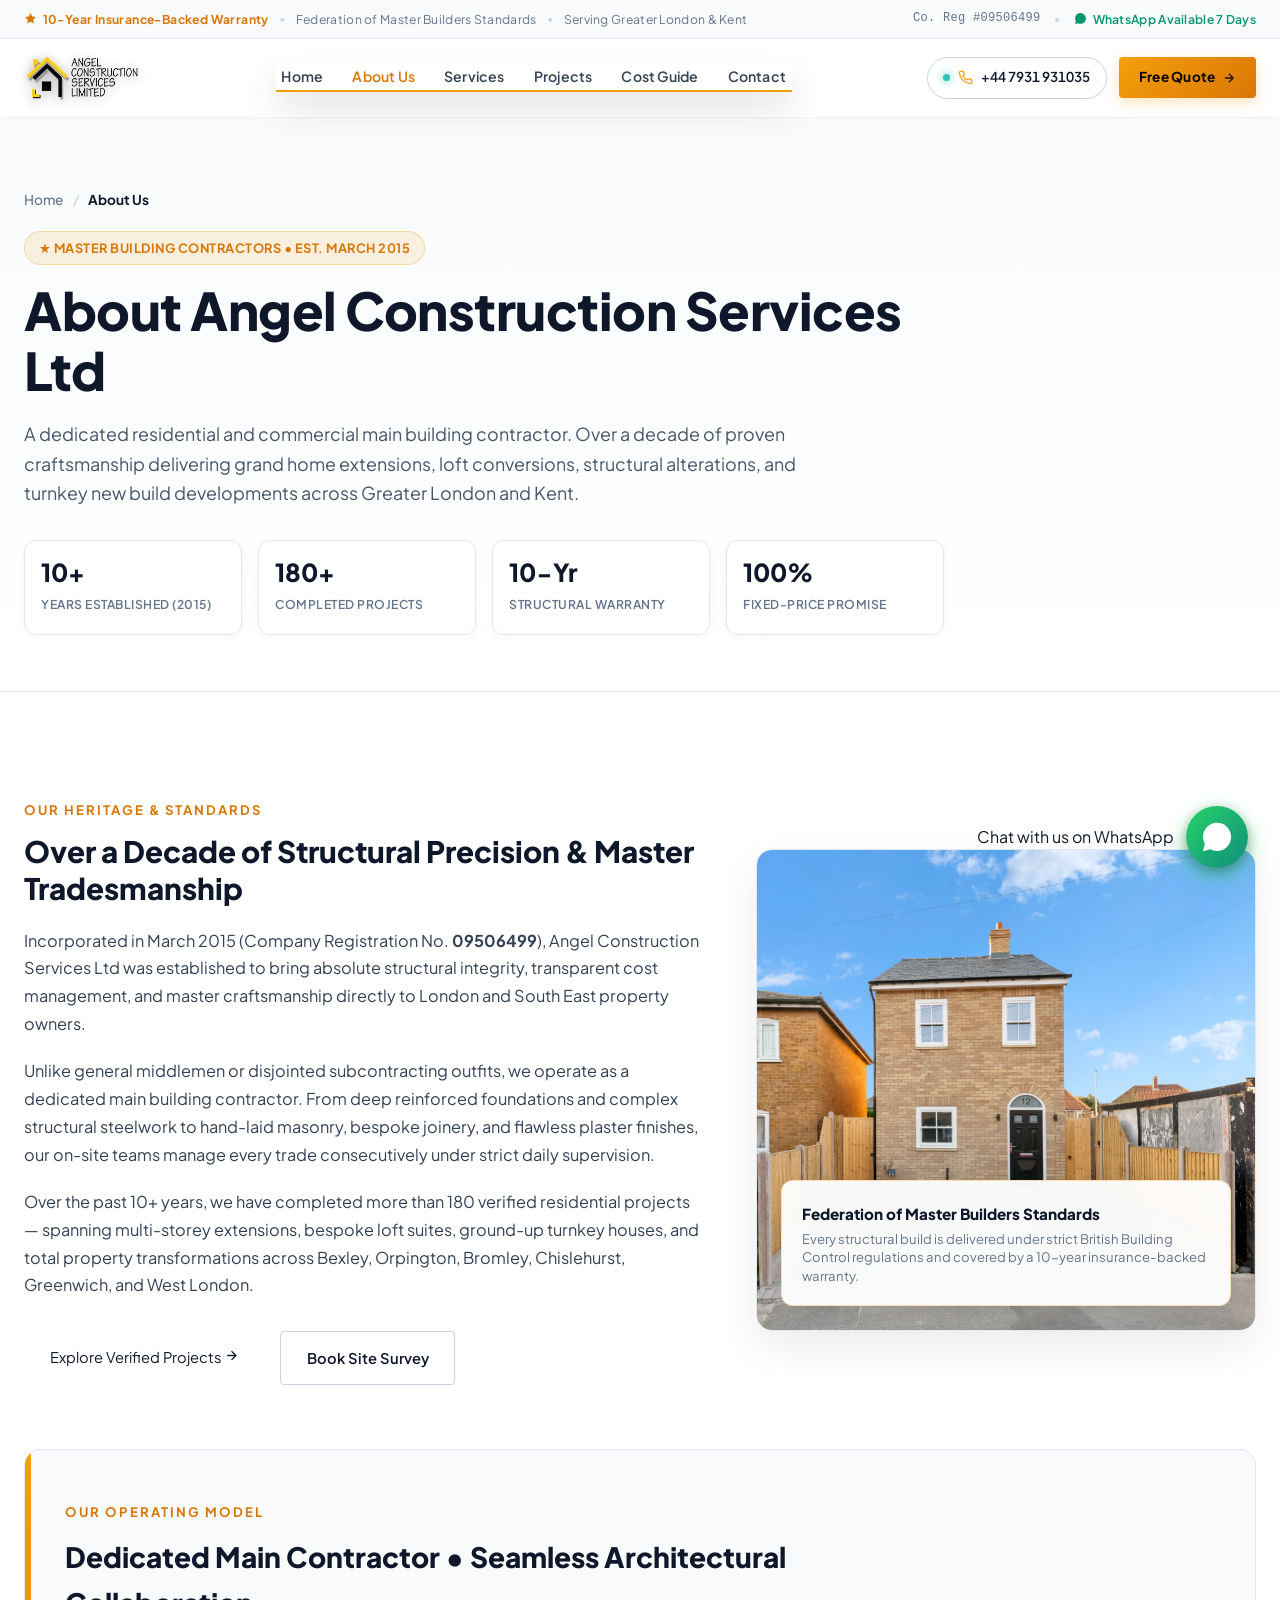
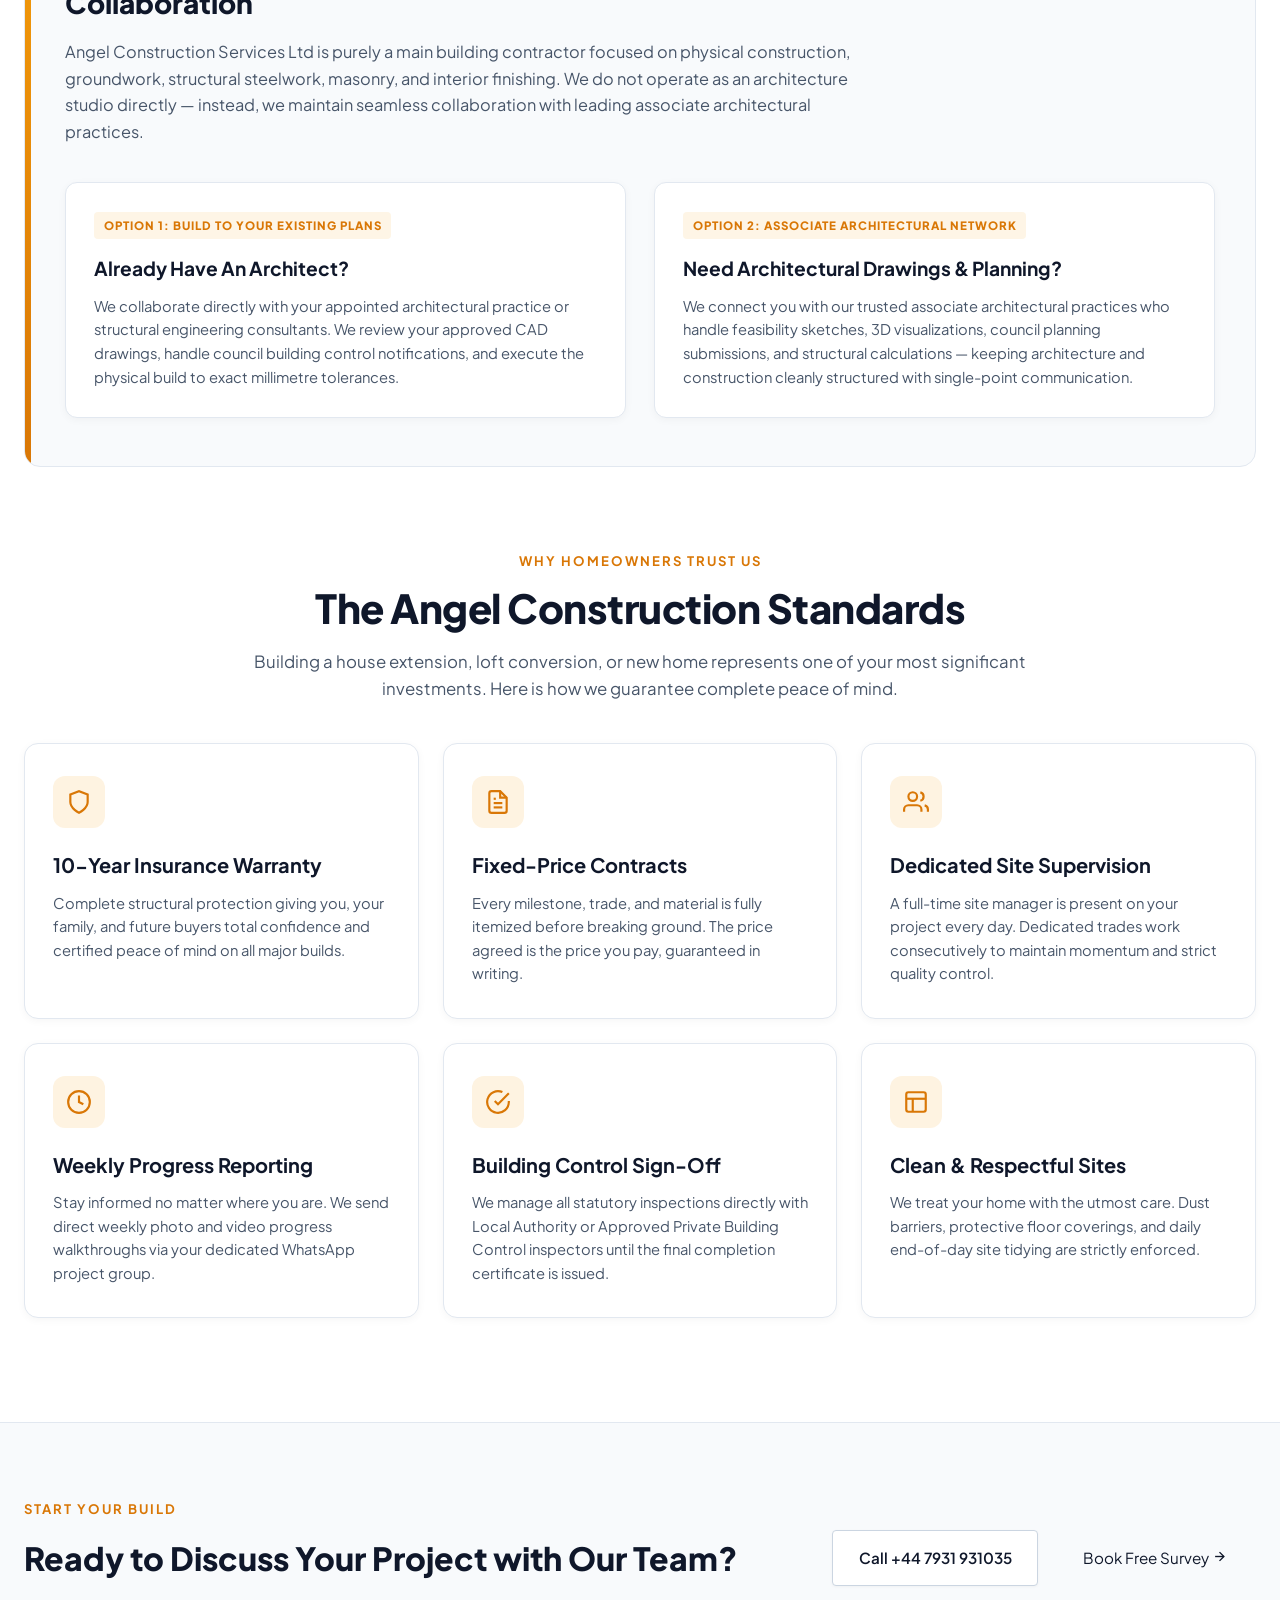
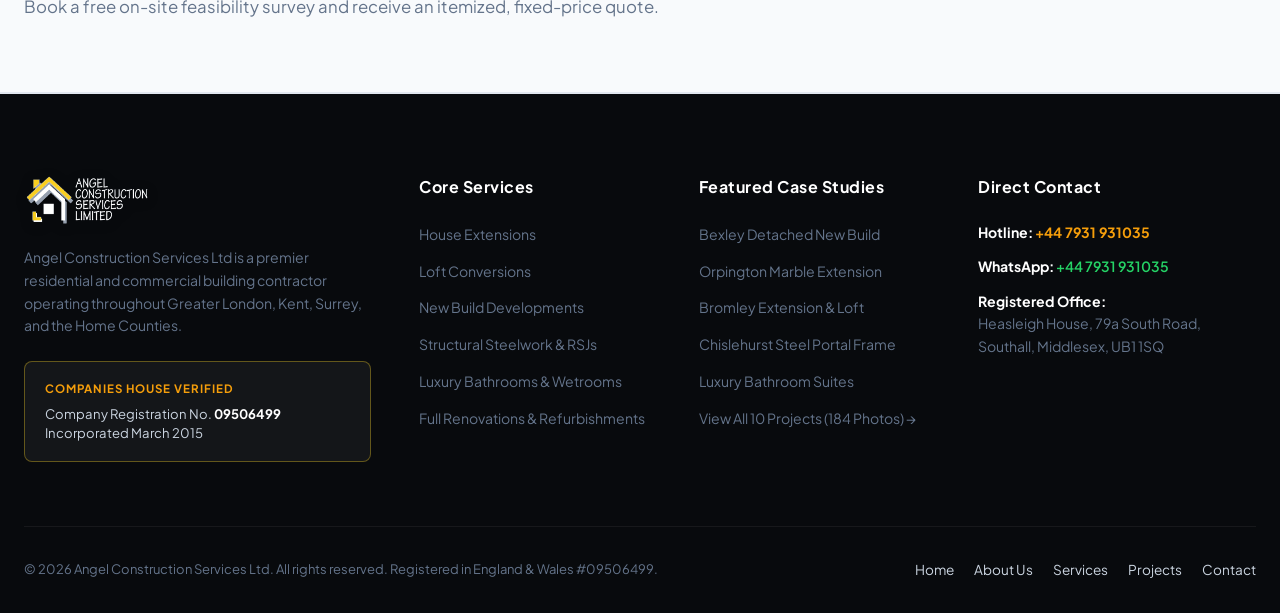
==== about.html @ 1c2b524c "Add full multi-page architecture: separate About Us, Services, Projects, and Contact pages in bright" ====
<!DOCTYPE html>
<html lang="en">
<head>
  <meta charset="UTF-8">
  <meta name="viewport" content="width=device-width, initial-scale=1.0">
  <title>About Us | Angel Construction Services Ltd | London & Kent Building Contractors</title>
  <meta name="description" content="Learn about Angel Construction Services Ltd (Est. 2015, Reg #09506499). Premier building contractors in Greater London and Kent specializing in extensions, loft conversions, structural steelwork, and turnkey new builds. 10-Year Structural Warranty.">
  <meta name="keywords" content="About Angel Construction Services Ltd, builders London, building contractors Kent, Orpington builders, Chislehurst builders, Bexley builders, FMB standards">
  
  <!-- Favicon -->
  <link rel="icon" type="image/png" href="assets/logo-icon-dark.png">

  <!-- Google Fonts: Plus Jakarta Sans -->
  <link rel="preconnect" href="https://fonts.googleapis.com">
  <link rel="preconnect" href="https://fonts.gstatic.com" crossorigin>
  <link href="https://fonts.googleapis.com/css2?family=Plus+Jakarta+Sans:wght@300;400;500;600;700;800&display=swap" rel="stylesheet">

  <!-- Custom Stylesheets -->
  <link rel="stylesheet" href="styles.css">
</head>
<body>

  <!-- ==========================================================================
       TOP NOTIFICATION BAR (ULTRA-CLEAN CREDENTIAL STRIP)
       ========================================================================== -->
  <div class="top-bar">
    <div class="container-wide top-bar-inner">
      <div class="top-bar-left">
        <span class="top-highlight">
          <svg width="13" height="13" viewBox="0 0 24 24" fill="currentColor"><polygon points="12 2 15.09 8.26 22 9.27 17 14.14 18.18 21.02 12 17.77 5.82 21.02 7 14.14 2 9.27 8.91 8.26 12 2"></polygon></svg>
          10-Year Insurance-Backed Warranty
        </span>
        <span class="top-sep">•</span>
        <span>Federation of Master Builders Standards</span>
        <span class="top-sep">•</span>
        <span>Serving Greater London & Kent</span>
      </div>
      <div class="top-bar-right">
        <span class="top-reg">Co. Reg #09506499</span>
        <span class="top-sep">•</span>
        <a href="https://wa.me/447931931035" target="_blank" rel="noopener noreferrer" class="top-wa-link">
          <svg width="13" height="13" viewBox="0 0 24 24" fill="currentColor"><path d="M12.04 2c-5.46 0-9.91 4.45-9.91 9.91 0 1.75.46 3.45 1.32 4.95L2.05 22l5.25-1.38c1.45.79 3.08 1.21 4.74 1.21 5.46 0 9.91-4.45 9.91-9.91 0-2.65-1.03-5.14-2.9-7.01A9.816 9.816 0 0 0 12.04 2z"></path></svg>
          WhatsApp Available 7 Days
        </a>
      </div>
    </div>
  </div>

  <!-- ==========================================================================
       SITE HEADER & NAVIGATION
       ========================================================================== -->
  <header class="site-header">
    <div class="container-wide nav-inner">
      <a href="index.html" class="brand-logo" aria-label="Angel Construction Services Ltd">
        <img src="assets/logo-clean.png" alt="Angel Construction Services Limited" class="site-logo-img">
      </a>

      <!-- Streamlined Clean Navigation -->
      <nav class="main-nav" aria-label="Main Navigation">
        <ul class="nav-list">
          <li><a href="index.html" class="nav-link">Home</a></li>
          <li><a href="about.html" class="nav-link active">About Us</a></li>
          <li><a href="services.html" class="nav-link">Services</a></li>
          <li><a href="projects.html" class="nav-link">Projects</a></li>
          <li><a href="index.html#calculator" class="nav-link">Cost Guide</a></li>
          <li><a href="contact.html" class="nav-link">Contact</a></li>
        </ul>

        <!-- Mobile Drawer Action Buttons -->
        <div class="mobile-nav-actions">
          <a href="contact.html" class="drawer-btn-quote">
            <span>Request Free Quote</span>
            <svg width="15" height="15" viewBox="0 0 24 24" fill="none" stroke="currentColor" stroke-width="2.2"><line x1="5" y1="12" x2="19" y2="12"></line><polyline points="12 5 19 12 12 19"></polyline></svg>
          </a>
          <div class="drawer-contact-links">
            <a href="tel:+447931931035" class="drawer-btn-call">
              <svg width="15" height="15" viewBox="0 0 24 24" fill="none" stroke="currentColor" stroke-width="2"><path d="M22 16.92v3a2 2 0 0 1-2.18 2 19.79 19.79 0 0 1-8.63-3.07 19.5 19.5 0 0 1-6-6 19.79 19.79 0 0 1-3.07-8.67A2 2 0 0 1 4.11 2h3a2 2 0 0 1 2 1.72 12.84 12.84 0 0 0 .7 2.81 2 2 0 0 1-.45 2.11L8.09 9.91a16 16 0 0 0 6 6l1.27-1.27a2 2 0 0 1 2.11-.45 12.84 12.84 0 0 0 2.81.7A2 2 0 0 1 22 16.92z"></path></svg>
              <span>+44 7931 931035</span>
            </a>
            <a href="https://wa.me/447931931035" target="_blank" rel="noopener noreferrer" class="drawer-btn-wa">
              <svg width="15" height="15" viewBox="0 0 24 24" fill="currentColor"><path d="M12.04 2c-5.46 0-9.91 4.45-9.91 9.91 0 1.75.46 3.45 1.32 4.95L2.05 22l5.25-1.38c1.45.79 3.08 1.21 4.74 1.21 5.46 0 9.91-4.45 9.91-9.91 0-2.65-1.03-5.14-2.9-7.01A9.816 9.816 0 0 0 12.04 2z"></path></svg>
              <span>WhatsApp</span>
            </a>
          </div>
          <div class="drawer-meta-badge">
            <span>FMB Standards • 10-Yr Warranty • Reg #09506499</span>
          </div>
        </div>
      </nav>

      <!-- Right Action Group -->
      <div class="nav-actions">
        <a href="tel:+447931931035" class="nav-phone-pill" title="Call Angel Construction Services Ltd">
          <span class="live-dot" aria-hidden="true"></span>
          <svg width="15" height="15" viewBox="0 0 24 24" fill="none" stroke="currentColor" stroke-width="2"><path d="M22 16.92v3a2 2 0 0 1-2.18 2 19.79 19.79 0 0 1-8.63-3.07 19.5 19.5 0 0 1-6-6 19.79 19.79 0 0 1-3.07-8.67A2 2 0 0 1 4.11 2h3a2 2 0 0 1 2 1.72 12.84 12.84 0 0 0 .7 2.81 2 2 0 0 1-.45 2.11L8.09 9.91a16 16 0 0 0 6 6l1.27-1.27a2 2 0 0 1 2.11-.45 12.84 12.84 0 0 0 2.81.7A2 2 0 0 1 22 16.92z"></path></svg>
          <span class="phone-number-text">+44 7931 931035</span>
        </a>

        <a href="tel:+447931931035" class="nav-mobile-call-icon" aria-label="Call +44 7931 931035">
          <svg width="17" height="17" viewBox="0 0 24 24" fill="none" stroke="currentColor" stroke-width="2.2"><path d="M22 16.92v3a2 2 0 0 1-2.18 2 19.79 19.79 0 0 1-8.63-3.07 19.5 19.5 0 0 1-6-6 19.79 19.79 0 0 1-3.07-8.67A2 2 0 0 1 4.11 2h3a2 2 0 0 1 2 1.72 12.84 12.84 0 0 0 .7 2.81 2 2 0 0 1-.45 2.11L8.09 9.91a16 16 0 0 0 6 6l1.27-1.27a2 2 0 0 1 2.11-.45 12.84 12.84 0 0 0 2.81.7A2 2 0 0 1 22 16.92z"></path></svg>
        </a>

        <a href="contact.html" class="nav-cta-btn">
          <span>Free Quote</span>
          <svg width="14" height="14" viewBox="0 0 24 24" fill="none" stroke="currentColor" stroke-width="2.2"><line x1="5" y1="12" x2="19" y2="12"></line><polyline points="12 5 19 12 12 19"></polyline></svg>
        </a>

        <button class="mobile-menu-toggle" id="mobileMenuToggle" aria-label="Toggle Navigation Menu" aria-expanded="false">
          <span class="hamburger-bar bar-1"></span>
          <span class="hamburger-bar bar-2"></span>
          <span class="hamburger-bar bar-3"></span>
        </button>
      </div>
    </div>
  </header>

  <!-- ==========================================================================
       PAGE HERO / BREADCRUMB BANNER
       ========================================================================== -->
  <section class="page-hero">
    <div class="container-wide">
      <div class="page-hero-inner">
        <nav class="breadcrumb-nav" aria-label="Breadcrumb">
          <a href="index.html">Home</a>
          <span class="breadcrumb-sep">/</span>
          <span class="breadcrumb-current">About Us</span>
        </nav>
        <div class="page-hero-tag">★ Master Building Contractors • Est. March 2015</div>
        <h1 class="page-hero-title">About Angel Construction Services Ltd</h1>
        <p class="page-hero-desc">
          A dedicated residential and commercial main building contractor. Over a decade of proven craftsmanship delivering grand home extensions, loft conversions, structural alterations, and turnkey new build developments across Greater London and Kent.
        </p>

        <div class="page-hero-quick-stats">
          <div class="quick-stat-box">
            <strong>10+</strong>
            <span>Years Established (2015)</span>
          </div>
          <div class="quick-stat-box">
            <strong>180+</strong>
            <span>Completed Projects</span>
          </div>
          <div class="quick-stat-box">
            <strong>10-Yr</strong>
            <span>Structural Warranty</span>
          </div>
          <div class="quick-stat-box">
            <strong>100%</strong>
            <span>Fixed-Price Promise</span>
          </div>
        </div>
      </div>
    </div>
  </section>

  <!-- ==========================================================================
       OUR STORY & BACKGROUND
       ========================================================================== -->
  <section class="section-pad">
    <div class="container-wide">
      <div class="about-story-grid">
        <div class="about-story-content">
          <span class="section-subtitle">Our Heritage & Standards</span>
          <h3>Over a Decade of Structural Precision & Master Tradesmanship</h3>
          <p>
            Incorporated in March 2015 (Company Registration No. <strong>09506499</strong>), Angel Construction Services Ltd was established to bring absolute structural integrity, transparent cost management, and master craftsmanship directly to London and South East property owners.
          </p>
          <p>
            Unlike general middlemen or disjointed subcontracting outfits, we operate as a dedicated main building contractor. From deep reinforced foundations and complex structural steelwork to hand-laid masonry, bespoke joinery, and flawless plaster finishes, our on-site teams manage every trade consecutively under strict daily supervision.
          </p>
          <p>
            Over the past 10+ years, we have completed more than 180 verified residential projects — spanning multi-storey extensions, bespoke loft suites, ground-up turnkey houses, and total property transformations across Bexley, Orpington, Bromley, Chislehurst, Greenwich, and West London.
          </p>
          
          <div style="margin-top: 2rem; display: flex; gap: 1rem; flex-wrap: wrap;">
            <a href="projects.html" class="cta-btn-gold" style="padding: 0.85rem 1.6rem; font-size: 0.92rem;">
              <span>Explore Verified Projects</span>
              <svg width="15" height="15" viewBox="0 0 24 24" fill="none" stroke="currentColor" stroke-width="2.2"><line x1="5" y1="12" x2="19" y2="12"></line><polyline points="12 5 19 12 12 19"></polyline></svg>
            </a>
            <a href="contact.html" class="btn-hero-secondary" style="padding: 0.85rem 1.6rem; font-size: 0.92rem;">
              <span>Book Site Survey</span>
            </a>
          </div>
        </div>

        <div class="about-visual-card">
          <img src="assets/projects/project-1-new-build/img-01.jpg" alt="Angel Construction Turnkey House Build" class="about-visual-img">
          <div class="about-floating-callout">
            <h5>Federation of Master Builders Standards</h5>
            <p>Every structural build is delivered under strict British Building Control regulations and covered by a 10-year insurance-backed warranty.</p>
          </div>
        </div>
      </div>

      <!-- ==========================================================================
           ASSOCIATE ARCHITECTURAL PRACTICE COLLABORATION
           ========================================================================== -->
      <div class="associate-arch-box">
        <div class="associate-arch-head">
          <span class="section-subtitle">Our Operating Model</span>
          <h3>Dedicated Main Contractor • Seamless Architectural Collaboration</h3>
          <p>
            Angel Construction Services Ltd is purely a main building contractor focused on physical construction, groundwork, structural steelwork, masonry, and interior finishing. We do not operate as an architecture studio directly — instead, we maintain seamless collaboration with leading associate architectural practices.
          </p>
        </div>

        <div class="associate-pillars-grid">
          <div class="associate-pillar-item">
            <span class="pillar-badge">Option 1: Build to Your Existing Plans</span>
            <h4>Already Have An Architect?</h4>
            <p>
              We collaborate directly with your appointed architectural practice or structural engineering consultants. We review your approved CAD drawings, handle council building control notifications, and execute the physical build to exact millimetre tolerances.
            </p>
          </div>

          <div class="associate-pillar-item">
            <span class="pillar-badge">Option 2: Associate Architectural Network</span>
            <h4>Need Architectural Drawings & Planning?</h4>
            <p>
              We connect you with our trusted associate architectural practices who handle feasibility sketches, 3D visualizations, council planning submissions, and structural calculations — keeping architecture and construction cleanly structured with single-point communication.
            </p>
          </div>
        </div>
      </div>

      <!-- ==========================================================================
           OUR CORE VALUES & COMMITMENTS
           ========================================================================== -->
      <div class="section-head" style="margin-top: 5rem; margin-bottom: 2.5rem;">
        <span class="section-subtitle">Why Homeowners Trust Us</span>
        <h2 class="section-title">The Angel Construction Standards</h2>
        <p class="section-desc">
          Building a house extension, loft conversion, or new home represents one of your most significant investments. Here is how we guarantee complete peace of mind.
        </p>
      </div>

      <div class="values-grid">
        <div class="value-card">
          <div class="value-icon">
            <svg width="26" height="26" viewBox="0 0 24 24" fill="none" stroke="currentColor" stroke-width="2"><path d="M12 22s8-4 8-10V5l-8-3-8 3v7c0 6 8 10 8 10z"></path></svg>
          </div>
          <h4>10-Year Insurance Warranty</h4>
          <p>Complete structural protection giving you, your family, and future buyers total confidence and certified peace of mind on all major builds.</p>
        </div>

        <div class="value-card">
          <div class="value-icon">
            <svg width="26" height="26" viewBox="0 0 24 24" fill="none" stroke="currentColor" stroke-width="2"><path d="M14 2H6a2 2 0 0 0-2 2v16a2 2 0 0 0 2 2h12a2 2 0 0 0 2-2V8z"></path><polyline points="14 2 14 8 20 8"></polyline><line x1="16" y1="13" x2="8" y2="13"></line><line x1="16" y1="17" x2="8" y2="17"></line><polyline points="10 9 9 9 8 9"></polyline></svg>
          </div>
          <h4>Fixed-Price Contracts</h4>
          <p>Every milestone, trade, and material is fully itemized before breaking ground. The price agreed is the price you pay, guaranteed in writing.</p>
        </div>

        <div class="value-card">
          <div class="value-icon">
            <svg width="26" height="26" viewBox="0 0 24 24" fill="none" stroke="currentColor" stroke-width="2"><path d="M17 21v-2a4 4 0 0 0-4-4H5a4 4 0 0 0-4 4v2"></path><circle cx="9" cy="7" r="4"></circle><path d="M23 21v-2a4 4 0 0 0-3-3.87"></path><path d="M16 3.13a4 4 0 0 1 0 7.75"></path></svg>
          </div>
          <h4>Dedicated Site Supervision</h4>
          <p>A full-time site manager is present on your project every day. Dedicated trades work consecutively to maintain momentum and strict quality control.</p>
        </div>

        <div class="value-card">
          <div class="value-icon">
            <svg width="26" height="26" viewBox="0 0 24 24" fill="none" stroke="currentColor" stroke-width="2"><circle cx="12" cy="12" r="10"></circle><polyline points="12 6 12 12 16 14"></polyline></svg>
          </div>
          <h4>Weekly Progress Reporting</h4>
          <p>Stay informed no matter where you are. We send direct weekly photo and video progress walkthroughs via your dedicated WhatsApp project group.</p>
        </div>

        <div class="value-card">
          <div class="value-icon">
            <svg width="26" height="26" viewBox="0 0 24 24" fill="none" stroke="currentColor" stroke-width="2"><path d="M22 11.08V12a10 10 0 1 1-5.93-9.14"></path><polyline points="22 4 12 14.01 9 11.01"></polyline></svg>
          </div>
          <h4>Building Control Sign-Off</h4>
          <p>We manage all statutory inspections directly with Local Authority or Approved Private Building Control inspectors until the final completion certificate is issued.</p>
        </div>

        <div class="value-card">
          <div class="value-icon">
            <svg width="26" height="26" viewBox="0 0 24 24" fill="none" stroke="currentColor" stroke-width="2"><rect x="3" y="3" width="18" height="18" rx="2" ry="2"></rect><line x1="3" y1="9" x2="21" y2="9"></line><line x1="9" y1="21" x2="9" y2="9"></line></svg>
          </div>
          <h4>Clean & Respectful Sites</h4>
          <p>We treat your home with the utmost care. Dust barriers, protective floor coverings, and daily end-of-day site tidying are strictly enforced.</p>
        </div>
      </div>
    </div>
  </section>

  <!-- ==========================================================================
       CALL TO ACTION BANNER
       ========================================================================== -->
  <section class="section-pad-sm" style="background: #f8fafc; border-top: 1px solid #e2e8f0; border-bottom: 1px solid #e2e8f0;">
    <div class="container-wide">
      <div style="display: flex; justify-content: space-between; align-items: center; flex-wrap: wrap; gap: 2rem;">
        <div>
          <span class="section-subtitle">Start Your Build</span>
          <h2 style="font-size: 2rem; font-weight: 800; color: #0f172a; margin-bottom: 0.5rem;">Ready to Discuss Your Project with Our Team?</h2>
          <p style="color: #64748b; font-size: 1.05rem; margin: 0;">Book a free on-site feasibility survey and receive an itemized, fixed-price quote.</p>
        </div>
        <div style="display: flex; gap: 1rem; align-items: center; flex-wrap: wrap;">
          <a href="tel:+447931931035" class="btn-hero-secondary" style="padding: 0.9rem 1.6rem; font-size: 0.95rem;">
            <span>Call +44 7931 931035</span>
          </a>
          <a href="contact.html" class="cta-btn-gold" style="padding: 0.9rem 1.8rem; font-size: 0.95rem;">
            <span>Book Free Survey</span>
            <svg width="15" height="15" viewBox="0 0 24 24" fill="none" stroke="currentColor" stroke-width="2.2"><line x1="5" y1="12" x2="19" y2="12"></line><polyline points="12 5 19 12 12 19"></polyline></svg>
          </a>
        </div>
      </div>
    </div>
  </section>

  <!-- ==========================================================================
       SITE FOOTER
       ========================================================================== -->
  <footer class="site-footer">
    <div class="container-wide">
      <div class="footer-top-grid">
        <div class="footer-col">
          <a href="index.html" class="brand-logo footer-logo" aria-label="Angel Construction Services Ltd" style="margin-bottom: 1.25rem;">
            <img src="assets/logo-dark-mode-cropped.png" alt="Angel Construction Services Limited" class="site-logo-img footer-logo-img">
          </a>
          <p>
            Angel Construction Services Ltd is a premier residential and commercial building contractor operating throughout Greater London, Kent, Surrey, and the Home Counties.
          </p>
          <div class="footer-badge-box">
            <span>Companies House Verified</span>
            <p>Company Registration No. <strong>09506499</strong><br>Incorporated March 2015</p>
          </div>
        </div>

        <div class="footer-col">
          <h5>Core Services</h5>
          <ul class="footer-nav-list">
            <li><a href="services.html#extensions">House Extensions</a></li>
            <li><a href="services.html#lofts">Loft Conversions</a></li>
            <li><a href="services.html#new-builds">New Build Developments</a></li>
            <li><a href="services.html#structural">Structural Steelwork & RSJs</a></li>
            <li><a href="services.html#bathrooms">Luxury Bathrooms & Wetrooms</a></li>
            <li><a href="services.html#renovations">Full Renovations & Refurbishments</a></li>
          </ul>
        </div>

        <div class="footer-col">
          <h5>Featured Case Studies</h5>
          <ul class="footer-nav-list">
            <li><a href="projects.html?project=bexley-new-build">Bexley Detached New Build</a></li>
            <li><a href="projects.html?project=orpington-marble-extension">Orpington Marble Extension</a></li>
            <li><a href="projects.html?project=bromley-extension-loft">Bromley Extension & Loft</a></li>
            <li><a href="projects.html?project=chislehurst-steelwork">Chislehurst Steel Portal Frame</a></li>
            <li><a href="projects.html?project=luxury-bathrooms">Luxury Bathroom Suites</a></li>
            <li><a href="projects.html">View All 10 Projects (184 Photos) →</a></li>
          </ul>
        </div>

        <div class="footer-col">
          <h5>Direct Contact</h5>
          <p style="margin-bottom: 0.75rem;">
            <strong style="color:#ffffff;">Hotline:</strong> <a href="tel:+447931931035" style="color:var(--accent-gold);font-weight:700;">+44 7931 931035</a>
          </p>
          <p style="margin-bottom: 0.75rem;">
            <strong style="color:#ffffff;">WhatsApp:</strong> <a href="https://wa.me/447931931035" target="_blank" rel="noopener noreferrer" style="color:#25d366;font-weight:600;">+44 7931 931035</a>
          </p>
          <p style="margin-bottom: 0.75rem;">
            <strong style="color:#ffffff;">Registered Office:</strong><br>
            Heasleigh House, 79a South Road,<br>
            Southall, Middlesex, UB1 1SQ
          </p>
        </div>
      </div>

      <div class="footer-bottom">
        <p>© 2026 Angel Construction Services Ltd. All rights reserved. Registered in England & Wales #09506499.</p>
        <div class="footer-nav-bottom" style="display:flex;gap:1.25rem;flex-wrap:wrap;font-size:0.85rem;">
          <a href="index.html" style="color:#cbd5e1;text-decoration:none;">Home</a>
          <a href="about.html" style="color:#cbd5e1;text-decoration:none;">About Us</a>
          <a href="services.html" style="color:#cbd5e1;text-decoration:none;">Services</a>
          <a href="projects.html" style="color:#cbd5e1;text-decoration:none;">Projects</a>
          <a href="contact.html" style="color:#cbd5e1;text-decoration:none;">Contact</a>
        </div>
      </div>
    </div>
  </footer>

  <!-- ==========================================================================
       MOBILE STICKY ACTION BAR
       ========================================================================== -->
  <div class="mobile-sticky-bar">
    <div class="mobile-sticky-bar-inner">
      <a href="tel:+447931931035" class="btn-mobile-call" title="Call +44 7931 931035">
        <svg width="15" height="15" viewBox="0 0 24 24" fill="none" stroke="currentColor" stroke-width="2.2"><path d="M22 16.92v3a2 2 0 0 1-2.18 2 19.79 19.79 0 0 1-8.63-3.07 19.5 19.5 0 0 1-6-6 19.79 19.79 0 0 1-3.07-8.67A2 2 0 0 1 4.11 2h3a2 2 0 0 1 2 1.72 12.84 12.84 0 0 0 .7 2.81 2 2 0 0 1-.45 2.11L8.09 9.91a16 16 0 0 0 6 6l1.27-1.27a2 2 0 0 1 2.11-.45 12.84 12.84 0 0 0 2.81.7A2 2 0 0 1 22 16.92z"></path></svg>
        <span>Call Now</span>
      </a>
      <a href="https://wa.me/447931931035" target="_blank" rel="noopener noreferrer" class="btn-mobile-wa" title="WhatsApp +44 7931 931035">
        <svg width="15" height="15" viewBox="0 0 24 24" fill="currentColor"><path d="M12.04 2c-5.46 0-9.91 4.45-9.91 9.91 0 1.75.46 3.45 1.32 4.95L2.05 22l5.25-1.38c1.45.79 3.08 1.21 4.74 1.21 5.46 0 9.91-4.45 9.91-9.91 0-2.65-1.03-5.14-2.9-7.01A9.816 9.816 0 0 0 12.04 2z"></path></svg>
        <span>WhatsApp</span>
      </a>
    </div>
  </div>

  <!-- ==========================================================================
       FLOATING WHATSAPP BUTTON (DESKTOP)
       ========================================================================== -->
  <div class="floating-whatsapp">
    <div class="whatsapp-prompt">
      <span class="whatsapp-prompt-dot"></span>
      <span>Chat with us on WhatsApp</span>
    </div>
    <a href="https://wa.me/447931931035" target="_blank" rel="noopener noreferrer" class="whatsapp-float-btn" aria-label="Chat on WhatsApp">
      <svg width="34" height="34" viewBox="0 0 24 24" fill="currentColor"><path d="M12.04 2c-5.46 0-9.91 4.45-9.91 9.91 0 1.75.46 3.45 1.32 4.95L2.05 22l5.25-1.38c1.45.79 3.08 1.21 4.74 1.21 5.46 0 9.91-4.45 9.91-9.91 0-2.65-1.03-5.14-2.9-7.01A9.816 9.816 0 0 0 12.04 2z"></path></svg>
    </a>
  </div>

  <!-- JavaScript -->
  <script src="script.js"></script>
</body>
</html>
---- styles.css ----
/* ==========================================================================
   ANGEL CONSTRUCTION SERVICES LTD - LUXURY ARCHITECTURAL DESIGN SYSTEM
   Inspired by Trovix.co.uk & High-End London Design & Build Standards
   ========================================================================== */

:root {
  /* Bright Architectural Luxury Palette */
  --bg-primary: #ffffff;
  --bg-secondary: #f8fafc;
  --bg-card: #ffffff;
  --bg-surface: #f1f5f9;
  --bg-light: #f8fafc;
  --bg-light-card: #ffffff;
  --bg-light-muted: #e2e8f0;

  --text-main: #0f172a;
  --text-muted: #64748b;
  --text-dark: #0f172a;
  --text-dark-muted: #475569;

  --accent-gold: #f59e0b;
  --accent-gold-hover: #fbbf24;
  --accent-gold-dark: #d97706;
  --accent-gold-subtle: rgba(245, 158, 11, 0.12);

  --border-dark: #e2e8f0;
  --border-dark-hover: rgba(245, 158, 11, 0.45);
  --border-light: #cbd5e1;

  --success: #10b981;
  --shadow-sm: 0 1px 3px rgba(0, 0, 0, 0.05), 0 1px 2px rgba(0, 0, 0, 0.03);
  --shadow-md: 0 4px 20px -2px rgba(0, 0, 0, 0.07), 0 2px 6px -1px rgba(0, 0, 0, 0.04);
  --shadow-lg: 0 12px 36px -4px rgba(0, 0, 0, 0.1), 0 4px 12px -2px rgba(0, 0, 0, 0.05);
  --shadow-gold: 0 4px 20px rgba(245, 158, 11, 0.28);

  --radius-sm: 4px;
  --radius-md: 8px;
  --radius-lg: 16px;
  --radius-xl: 24px;
  --radius-full: 9999px;

  --font-heading: 'Plus Jakarta Sans', -apple-system, BlinkMacSystemFont, 'Segoe UI', Roboto, sans-serif;
  --font-body: 'Plus Jakarta Sans', -apple-system, BlinkMacSystemFont, 'Segoe UI', Roboto, sans-serif;
  --transition-fast: 0.2s cubic-bezier(0.16, 1, 0.3, 1);
  --transition-normal: 0.35s cubic-bezier(0.16, 1, 0.3, 1);
}

/* Base Reset */
*, *::before, *::after {
  box-sizing: border-box;
  margin: 0;
  padding: 0;
}

html {
  scroll-behavior: smooth;
  font-size: 16px;
  -webkit-font-smoothing: antialiased;
  -moz-osx-font-smoothing: grayscale;
  overflow-x: hidden;
}

body {
  font-family: var(--font-body);
  background-color: var(--bg-primary);
  color: var(--text-main);
  line-height: 1.65;
  overflow-x: hidden;
}

img {
  max-width: 100%;
  height: auto;
  display: block;
}

a {
  color: inherit;
  text-decoration: none;
  transition: var(--transition-fast);
}

button, input, select, textarea {
  font-family: inherit;
  font-size: inherit;
}

/* Container */
.container {
  width: 100%;
  max-width: 1280px;
  margin: 0 auto;
  padding: 0 1.5rem;
}

.container-wide {
  width: 100%;
  max-width: 1440px;
  margin: 0 auto;
  padding: 0 1.5rem;
}

/* ==========================================================================
   TOP NOTIFICATION BAR (ULTRA-CLEAN ARCHITECTURAL STRIP)
   ========================================================================== */
.top-bar {
  background-color: #07090c;
  border-bottom: 1px solid rgba(255, 255, 255, 0.06);
  font-size: 0.76rem;
  letter-spacing: 0.3px;
  color: #8c94a2;
  padding: 0.55rem 0;
}

.top-bar-inner {
  display: flex;
  justify-content: space-between;
  align-items: center;
  flex-wrap: nowrap;
  gap: 1rem;
}

.top-bar-left {
  display: flex;
  align-items: center;
  gap: 0.65rem;
  white-space: nowrap;
}

.top-highlight {
  display: inline-flex;
  align-items: center;
  gap: 0.35rem;
  color: var(--accent-gold);
  font-weight: 700;
  letter-spacing: 0.4px;
}

.top-sep {
  color: rgba(255, 255, 255, 0.18);
  font-size: 0.75rem;
}

.top-bar-right {
  display: flex;
  align-items: center;
  gap: 0.85rem;
  white-space: nowrap;
}

.top-reg {
  color: #7b8392;
  font-family: monospace;
  font-size: 0.75rem;
}

.top-wa-link {
  display: inline-flex;
  align-items: center;
  gap: 0.35rem;
  color: #25d366;
  font-weight: 600;
  transition: var(--transition-fast);
}

.top-wa-link:hover {
  color: #4eed84;
}

/* ==========================================================================
   HEADER & NAVIGATION (HIGH-END ARCHITECTURAL LUXURY)
   ========================================================================== */
.site-header {
  position: sticky;
  top: 0;
  z-index: 1000;
  background-color: rgba(12, 15, 19, 0.92);
  backdrop-filter: blur(16px);
  -webkit-backdrop-filter: blur(16px);
  border-bottom: 1px solid rgba(255, 255, 255, 0.08);
  transition: all 0.3s cubic-bezier(0.16, 1, 0.3, 1);
}

.site-header.scrolled {
  background-color: rgba(8, 10, 13, 0.98);
  border-bottom-color: rgba(250, 208, 34, 0.2);
  box-shadow: 0 12px 32px rgba(0, 0, 0, 0.5);
}

.nav-inner {
  display: flex;
  justify-content: space-between;
  align-items: center;
  height: 78px;
  gap: 1.5rem;
}

/* Refined Brand Logo (Official Client Assets) */
.brand-logo {
  display: flex;
  align-items: center;
  gap: 0.85rem;
  text-decoration: none;
  flex-shrink: 0;
}

.site-logo-img {
  height: 48px;
  width: auto;
  max-width: 230px;
  object-fit: contain;
  display: block;
  transition: transform 0.25s cubic-bezier(0.16, 1, 0.3, 1);
  filter: drop-shadow(0 2px 6px rgba(0, 0, 0, 0.3));
}

.brand-logo:hover .site-logo-img {
  transform: scale(1.02);
}

.footer-logo-img {
  height: 52px;
  max-width: 250px;
}

.logo-mark {
  width: 44px;
  height: 44px;
  border-radius: var(--radius-sm);
  background: linear-gradient(135deg, rgba(250, 208, 34, 0.16) 0%, rgba(250, 208, 34, 0.04) 100%);
  border: 1px solid rgba(250, 208, 34, 0.35);
  display: flex;
  align-items: center;
  justify-content: center;
  box-shadow: 0 4px 14px rgba(250, 208, 34, 0.12);
  transition: all 0.3s ease;
}

.brand-logo:hover .logo-mark {
  border-color: var(--accent-gold);
  transform: translateY(-1px);
  box-shadow: 0 6px 18px rgba(250, 208, 34, 0.25);
}

.brand-text {
  display: flex;
  flex-direction: column;
  justify-content: center;
}

.brand-name {
  font-size: 1.3rem;
  font-weight: 800;
  letter-spacing: 2.2px;
  color: #ffffff;
  line-height: 1.05;
}

.brand-tagline {
  font-size: 0.65rem;
  letter-spacing: 2px;
  text-transform: uppercase;
  color: var(--accent-gold);
  font-weight: 700;
  line-height: 1.2;
  margin-top: 3px;
}

/* Streamlined Navigation */
.main-nav {
  display: flex;
  align-items: center;
}

.nav-list {
  display: flex;
  list-style: none;
  align-items: center;
  gap: clamp(0.85rem, 1.4vw, 1.75rem);
  margin: 0;
  padding: 0;
}

.nav-link {
  font-size: 0.88rem;
  font-weight: 500;
  color: #a4abb7;
  letter-spacing: 0.2px;
  position: relative;
  padding: 0.5rem 0.35rem;
  white-space: nowrap;
  text-decoration: none !important;
  transition: color 0.2s ease;
}

.nav-link:hover,
.nav-link.active {
  color: var(--accent-gold);
  text-decoration: none !important;
}

.nav-link::after {
  display: none !important;
}

/* Right Nav Actions */
.nav-actions {
  display: flex;
  align-items: center;
  gap: 0.75rem;
  flex-shrink: 0;
}

/* Direct Phone Pill (Guaranteed Single Line) */
.nav-phone-pill {
  display: inline-flex;
  align-items: center;
  gap: 0.5rem;
  padding: 0.55rem 0.95rem;
  border: 1px solid rgba(255, 255, 255, 0.1);
  border-radius: var(--radius-full);
  color: #ffffff;
  font-size: 0.85rem;
  font-weight: 600;
  text-decoration: none;
  white-space: nowrap;
  background: rgba(255, 255, 255, 0.03);
  transition: all 0.2s ease;
}

.nav-phone-pill:hover {
  border-color: var(--accent-gold);
  background: rgba(250, 208, 34, 0.08);
  color: var(--accent-gold);
}

.nav-phone-pill svg {
  color: var(--accent-gold);
  flex-shrink: 0;
}

.live-dot {
  width: 7px;
  height: 7px;
  background-color: #2ec4b6;
  border-radius: 50%;
  box-shadow: 0 0 8px #2ec4b6;
  animation: livePulse 2s infinite;
  flex-shrink: 0;
}

@keyframes livePulse {
  0% { transform: scale(0.95); box-shadow: 0 0 0 0 rgba(46, 196, 182, 0.7); }
  70% { transform: scale(1.15); box-shadow: 0 0 0 5px rgba(46, 196, 182, 0); }
  100% { transform: scale(0.95); box-shadow: 0 0 0 0 rgba(46, 196, 182, 0); }
}

.phone-number-text {
  font-variant-numeric: tabular-nums;
  white-space: nowrap;
}

/* Luxury Consultation CTA */
.nav-cta-btn {
  display: inline-flex;
  align-items: center;
  justify-content: center;
  gap: 0.4rem;
  padding: 0.58rem 1.25rem;
  background: linear-gradient(135deg, var(--accent-gold) 0%, var(--accent-gold-dark) 100%);
  color: #080a0c;
  font-weight: 700;
  font-size: 0.85rem;
  border-radius: var(--radius-sm);
  border: 1px solid rgba(255, 255, 255, 0.15);
  cursor: pointer;
  letter-spacing: 0.3px;
  white-space: nowrap;
  box-shadow: 0 3px 12px rgba(250, 208, 34, 0.25);
  transition: all 0.25s cubic-bezier(0.16, 1, 0.3, 1);
}

.nav-cta-btn:hover {
  background: linear-gradient(135deg, var(--accent-gold-hover) 0%, var(--accent-gold) 100%);
  transform: translateY(-1px);
  box-shadow: 0 6px 18px rgba(250, 208, 34, 0.4);
  color: #000000;
}

.nav-cta-btn svg {
  transition: transform 0.2s ease;
}

.nav-cta-btn:hover svg {
  transform: translateX(2px);
}

/* Fast Mobile Quick Call Button */
.nav-mobile-call-icon {
  display: none;
  width: 40px;
  height: 40px;
  border-radius: var(--radius-sm);
  background: rgba(250, 208, 34, 0.12);
  border: 1px solid rgba(250, 208, 34, 0.35);
  color: var(--accent-gold);
  align-items: center;
  justify-content: center;
  transition: all 0.2s ease;
  flex-shrink: 0;
  text-decoration: none;
}

.nav-mobile-call-icon:hover,
.nav-mobile-call-icon:active {
  background: var(--accent-gold);
  color: #0b0d10;
  transform: scale(1.05);
}

/* Mobile Hamburger Menu Toggle Button (Animated 3-Bar Icon) */
.mobile-menu-toggle {
  display: none;
  background: rgba(255, 255, 255, 0.05);
  border: 1px solid rgba(250, 208, 34, 0.3);
  border-radius: var(--radius-sm);
  cursor: pointer;
  width: 40px;
  height: 40px;
  padding: 0;
  align-items: center;
  justify-content: center;
  flex-direction: column;
  gap: 5px;
  position: relative;
  transition: all 0.25s ease;
  flex-shrink: 0;
}

.mobile-menu-toggle:hover {
  background: rgba(250, 208, 34, 0.12);
  border-color: var(--accent-gold);
}

.hamburger-bar {
  display: block;
  width: 20px;
  height: 2px;
  background-color: #ffffff;
  border-radius: 2px;
  transition: all 0.3s cubic-bezier(0.16, 1, 0.3, 1);
  transform-origin: center;
}

.mobile-menu-toggle.is-active .bar-1 {
  transform: translateY(7px) rotate(45deg);
  background-color: var(--accent-gold);
}

.mobile-menu-toggle.is-active .bar-2 {
  opacity: 0;
  transform: scaleX(0);
}

.mobile-menu-toggle.is-active .bar-3 {
  transform: translateY(-7px) rotate(-45deg);
  background-color: var(--accent-gold);
}

/* Mobile Drawer Extra Action Area (Hidden on Desktop) */
.mobile-nav-actions {
  display: none;
}

/* ==========================================================================
   HERO SECTION (TROVIX ARCHITECTURAL AESTHETIC)
   ========================================================================== */
.hero-section {
  position: relative;
  padding: 4.5rem 0 5rem 0;
  background: radial-gradient(circle at 80% 20%, rgba(250, 208, 34, 0.08) 0%, transparent 60%),
              radial-gradient(circle at 10% 70%, rgba(21, 26, 33, 0.8) 0%, transparent 50%),
              var(--bg-primary);
  overflow: hidden;
  border-bottom: 1px solid var(--border-dark);
}

.hero-grid {
  display: grid;
  grid-template-columns: 1.15fr 0.85fr;
  gap: 3.5rem;
  align-items: center;
}

.hero-content {
  z-index: 2;
}

.hero-badge-pill {
  display: inline-flex;
  align-items: center;
  gap: 0.5rem;
  padding: 0.4rem 1rem;
  border-radius: var(--radius-full);
  background: var(--accent-gold-subtle);
  border: 1px solid rgba(250, 208, 34, 0.3);
  color: var(--accent-gold);
  font-size: 0.82rem;
  font-weight: 700;
  letter-spacing: 1.2px;
  text-transform: uppercase;
  margin-bottom: 1.5rem;
}

.hero-title {
  font-size: 3.4rem;
  line-height: 1.12;
  font-weight: 800;
  color: #ffffff;
  letter-spacing: -1px;
  margin-bottom: 1.35rem;
}

.hero-title span.gold-gradient {
  background: linear-gradient(135deg, #ffffff 30%, var(--accent-gold-hover) 100%);
  -webkit-background-clip: text;
  -webkit-text-fill-color: transparent;
}

.hero-description {
  font-size: 1.15rem;
  line-height: 1.7;
  color: var(--text-muted);
  margin-bottom: 2.25rem;
  max-width: 600px;
}

.hero-actions {
  display: flex;
  align-items: center;
  flex-wrap: wrap;
  gap: 1rem;
  margin-bottom: 2.5rem;
}

.btn-hero-primary {
  display: inline-flex;
  align-items: center;
  gap: 0.6rem;
  padding: 0.95rem 2rem;
  background: linear-gradient(135deg, var(--accent-gold) 0%, var(--accent-gold-dark) 100%);
  color: #0b0d10;
  font-weight: 700;
  font-size: 1rem;
  border-radius: var(--radius-sm);
  border: none;
  cursor: pointer;
  box-shadow: 0 4px 18px rgba(250, 208, 34, 0.3);
  transition: var(--transition-fast);
}

.btn-hero-primary:hover {
  background: linear-gradient(135deg, var(--accent-gold-hover) 0%, var(--accent-gold) 100%);
  transform: translateY(-2px);
  box-shadow: 0 8px 24px rgba(250, 208, 34, 0.4);
}

.btn-hero-secondary {
  display: inline-flex;
  align-items: center;
  gap: 0.6rem;
  padding: 0.95rem 1.85rem;
  background: rgba(255, 255, 255, 0.05);
  border: 1px solid var(--border-dark);
  color: #ffffff;
  font-weight: 600;
  font-size: 1rem;
  border-radius: var(--radius-sm);
  transition: var(--transition-fast);
}

.btn-hero-secondary:hover {
  background: rgba(255, 255, 255, 0.1);
  border-color: rgba(255, 255, 255, 0.2);
}

.btn-text-mobile {
  display: none;
}

.btn-text-desktop {
  display: inline;
}

.btn-hero-whatsapp {
  display: inline-flex;
  align-items: center;
  gap: 0.5rem;
  padding: 0.95rem 1.5rem;
  background: rgba(37, 211, 102, 0.12);
  border: 1px solid rgba(37, 211, 102, 0.35);
  color: #25d366;
  font-weight: 600;
  font-size: 0.95rem;
  border-radius: var(--radius-sm);
  transition: var(--transition-fast);
}

.btn-hero-whatsapp:hover {
  background: rgba(37, 211, 102, 0.22);
  border-color: #25d366;
}

.hero-stats-row {
  display: grid;
  grid-template-columns: repeat(4, 1fr);
  gap: 1.15rem;
  padding-top: 2rem;
  border-top: 1px solid var(--border-dark);
}

.hero-stat-item {
  padding: 1.35rem 1.15rem;
  background: rgba(255, 255, 255, 0.03);
  border: 1px solid rgba(255, 255, 255, 0.08);
  border-radius: var(--radius-md);
  box-sizing: border-box;
  display: flex;
  flex-direction: column;
  justify-content: center;
  transition: transform 0.2s ease, border-color 0.2s ease, box-shadow 0.2s ease;
}

.hero-stat-item:hover {
  transform: translateY(-2px);
  border-color: rgba(250, 208, 34, 0.35);
  box-shadow: 0 6px 20px rgba(0, 0, 0, 0.3);
}

.hero-stat-item h3 {
  font-size: 1.75rem;
  font-weight: 800;
  color: #ffffff;
  line-height: 1.15;
  margin: 0 0 0.35rem 0;
}

.hero-stat-item p {
  font-size: 0.78rem;
  color: var(--text-muted);
  text-transform: uppercase;
  letter-spacing: 0.5px;
  font-weight: 600;
  line-height: 1.35;
  margin: 0;
}

/* Hero Media Showcase */
.hero-media-wrapper {
  position: relative;
  z-index: 2;
}

.hero-showcase-card {
  position: relative;
  border-radius: var(--radius-lg);
  overflow: hidden;
  box-shadow: var(--shadow-lg);
  border: 1px solid rgba(255, 255, 255, 0.12);
  background-color: var(--bg-card);
}

.hero-main-img {
  width: 100%;
  height: 480px;
  object-fit: cover;
  display: block;
  transition: transform 0.8s ease;
}

.hero-showcase-card:hover .hero-main-img {
  transform: scale(1.03);
}

.hero-image-overlay {
  position: absolute;
  bottom: 0;
  left: 0;
  right: 0;
  padding: 2rem;
  background: linear-gradient(to top, rgba(10, 12, 16, 0.95) 0%, rgba(10, 12, 16, 0.4) 60%, transparent 100%);
  display: flex;
  justify-content: space-between;
  align-items: flex-end;
}

.hero-overlay-tag {
  color: var(--accent-gold);
  font-size: 0.75rem;
  font-weight: 700;
  letter-spacing: 1.5px;
  text-transform: uppercase;
}

.hero-overlay-title {
  font-size: 1.35rem;
  font-weight: 700;
  color: #ffffff;
  margin-top: 0.25rem;
}

.hero-floating-badge {
  position: absolute;
  top: 1.5rem;
  right: 1.5rem;
  background: rgba(14, 17, 21, 0.88);
  backdrop-filter: blur(8px);
  border: 1px solid var(--accent-gold);
  padding: 0.6rem 1rem;
  border-radius: var(--radius-sm);
  display: flex;
  align-items: center;
  gap: 0.6rem;
  box-shadow: var(--shadow-md);
}

.hero-floating-badge .badge-icon {
  color: var(--accent-gold);
}

.hero-floating-badge .badge-text {
  font-size: 0.82rem;
  font-weight: 700;
  color: #ffffff;
}

/* Mini thumbnail selector in hero */
.hero-thumbnails {
  display: grid;
  grid-template-columns: repeat(3, 1fr);
  gap: 0.75rem;
  margin-top: 1rem;
}

.hero-thumb-btn {
  background: var(--bg-card);
  border: 1px solid var(--border-dark);
  border-radius: var(--radius-md);
  overflow: hidden;
  cursor: pointer;
  padding: 0.35rem;
  display: flex;
  align-items: center;
  gap: 0.65rem;
  transition: var(--transition-fast);
  text-align: left;
}

.hero-thumb-btn:hover,
.hero-thumb-btn.active {
  border-color: var(--accent-gold);
  background: var(--bg-surface);
}

.hero-thumb-btn img {
  width: 48px;
  height: 48px;
  object-fit: cover;
  border-radius: var(--radius-sm);
  flex-shrink: 0;
}

.hero-thumb-info h4 {
  font-size: 0.78rem;
  font-weight: 700;
  color: #ffffff;
  line-height: 1.2;
}

.hero-thumb-info span {
  font-size: 0.7rem;
  color: var(--text-muted);
}

/* ==========================================================================
   TRUST & CREDENTIALS BANNER (TROVIX STYLE)
   ========================================================================== */
.trust-strip {
  background-color: var(--bg-secondary);
  border-bottom: 1px solid var(--border-dark);
  padding: 2rem 0;
}

.trust-strip-inner {
  display: grid;
  grid-template-columns: repeat(4, 1fr);
  gap: 2rem;
}

.trust-item {
  display: flex;
  align-items: flex-start;
  gap: 1rem;
}

.trust-icon-box {
  width: 48px;
  height: 48px;
  border-radius: var(--radius-md);
  background: var(--accent-gold-subtle);
  border: 1px solid rgba(250, 208, 34, 0.25);
  display: flex;
  align-items: center;
  justify-content: center;
  color: var(--accent-gold);
  flex-shrink: 0;
}

.trust-item-content h4 {
  font-size: 0.95rem;
  font-weight: 700;
  color: #ffffff;
  margin-bottom: 0.2rem;
}

.trust-item-content p {
  font-size: 0.8125rem;
  color: var(--text-muted);
  line-height: 1.45;
}

/* ==========================================================================
   SECTION HEADINGS & COMMON UTILITIES
   ========================================================================== */
.section-pad {
  padding: 6.5rem 0;
}

.section-pad-sm {
  padding: 4.5rem 0;
}

.section-head {
  text-align: center;
  max-width: 780px;
  margin: 0 auto 3.5rem auto;
}

.section-subtitle {
  color: var(--accent-gold);
  font-size: 0.82rem;
  font-weight: 700;
  letter-spacing: 2px;
  text-transform: uppercase;
  margin-bottom: 0.75rem;
  display: inline-block;
}

.section-title {
  font-size: 2.5rem;
  font-weight: 800;
  color: #ffffff;
  letter-spacing: -0.5px;
  line-height: 1.2;
  margin-bottom: 1rem;
}

.section-desc {
  font-size: 1.05rem;
  color: var(--text-muted);
  line-height: 1.65;
}

/* ==========================================================================
   CORE REQUIREMENT: PROJECTS DIVIDED PROJECT-WISE (PORTFOLIO SECTION)
   ========================================================================== */
.projects-section {
  background-color: var(--bg-primary);
  position: relative;
}

.project-filter-bar {
  display: flex;
  justify-content: center;
  flex-wrap: wrap;
  gap: 0.6rem;
  margin-bottom: 3rem;
}

.filter-btn {
  background: var(--bg-secondary);
  border: 1px solid var(--border-dark);
  color: var(--text-muted);
  padding: 0.65rem 1.4rem;
  border-radius: var(--radius-full);
  font-size: 0.875rem;
  font-weight: 600;
  cursor: pointer;
  transition: var(--transition-fast);
}

.filter-btn:hover {
  color: #ffffff;
  border-color: rgba(255, 255, 255, 0.2);
  background: var(--bg-card);
}

.filter-btn.active {
  background: var(--accent-gold);
  color: #0b0d10;
  border-color: var(--accent-gold);
  font-weight: 700;
  box-shadow: 0 4px 12px rgba(250, 208, 34, 0.25);
}

/* Projects Grid */
.projects-grid {
  display: grid;
  grid-template-columns: repeat(auto-fill, minmax(380px, 1fr));
  gap: 2rem;
}

.project-card {
  background-color: var(--bg-card);
  border: 1px solid var(--border-dark);
  border-radius: var(--radius-lg);
  overflow: hidden;
  transition: var(--transition-normal);
  display: flex;
  flex-direction: column;
  position: relative;
}

.project-card:hover {
  transform: translateY(-6px);
  border-color: var(--border-dark-hover);
  box-shadow: var(--shadow-lg);
}

.project-card-image {
  position: relative;
  height: 270px;
  overflow: hidden;
  background-color: #0b0d10;
}

.project-card-image img {
  width: 100%;
  height: 100%;
  object-fit: cover;
  transition: transform 0.6s cubic-bezier(0.16, 1, 0.3, 1);
}

.project-card:hover .project-card-image img {
  transform: scale(1.05);
}

.project-badge-cat {
  position: absolute;
  top: 1rem;
  left: 1rem;
  background: rgba(14, 17, 21, 0.85);
  backdrop-filter: blur(8px);
  border: 1px solid rgba(255, 255, 255, 0.1);
  color: var(--accent-gold);
  font-size: 0.72rem;
  font-weight: 700;
  letter-spacing: 0.8px;
  text-transform: uppercase;
  padding: 0.35rem 0.75rem;
  border-radius: var(--radius-sm);
}

.project-badge-photos {
  position: absolute;
  top: 1rem;
  right: 1rem;
  background: rgba(14, 17, 21, 0.85);
  backdrop-filter: blur(8px);
  border: 1px solid rgba(255, 255, 255, 0.1);
  color: #ffffff;
  font-size: 0.75rem;
  font-weight: 600;
  padding: 0.35rem 0.75rem;
  border-radius: var(--radius-sm);
  display: inline-flex;
  align-items: center;
  gap: 0.35rem;
}

.project-card-body {
  padding: 1.75rem;
  display: flex;
  flex-direction: column;
  flex-grow: 1;
}

.project-location-tag {
  display: inline-flex;
  align-items: center;
  gap: 0.35rem;
  color: var(--accent-gold);
  font-size: 0.8rem;
  font-weight: 600;
  margin-bottom: 0.4rem;
}

.project-card-title {
  font-size: 1.35rem;
  font-weight: 700;
  color: #ffffff;
  line-height: 1.3;
  margin-bottom: 0.5rem;
}

.project-card-desc {
  font-size: 0.88rem;
  color: var(--text-muted);
  line-height: 1.55;
  margin-bottom: 1.25rem;
  display: -webkit-box;
  -webkit-line-clamp: 2;
  -webkit-box-orient: vertical;
  overflow: hidden;
}

.project-card-specs {
  display: grid;
  grid-template-columns: repeat(2, 1fr);
  gap: 0.75rem;
  background: rgba(0, 0, 0, 0.25);
  border: 1px solid rgba(255, 255, 255, 0.04);
  border-radius: var(--radius-md);
  padding: 0.85rem;
  margin-bottom: 1.5rem;
}

.spec-cell span {
  display: block;
  font-size: 0.7rem;
  color: var(--text-muted);
  text-transform: uppercase;
  letter-spacing: 0.5px;
}

.spec-cell strong {
  font-size: 0.85rem;
  color: #ffffff;
  font-weight: 600;
}

.project-card-footer {
  margin-top: auto;
  padding-top: 1rem;
  border-top: 1px solid var(--border-dark);
  display: flex;
  align-items: center;
  justify-content: space-between;
}

.btn-view-project {
  display: inline-flex;
  align-items: center;
  gap: 0.5rem;
  color: #ffffff;
  font-size: 0.88rem;
  font-weight: 700;
  cursor: pointer;
  background: transparent;
  border: none;
  transition: var(--transition-fast);
}

.btn-view-project:hover {
  color: var(--accent-gold);
  transform: translateX(3px);
}

.project-year-pill {
  font-size: 0.75rem;
  color: var(--text-muted);
  font-weight: 600;
}

/* ==========================================================================
   MODAL / PROJECT CASE STUDY LIGHTBOX
   ========================================================================== */
.project-modal-backdrop {
  position: fixed;
  inset: 0;
  z-index: 2000;
  background-color: rgba(6, 8, 10, 0.88);
  backdrop-filter: blur(14px);
  -webkit-backdrop-filter: blur(14px);
  display: none;
  align-items: center;
  justify-content: center;
  padding: 1.5rem;
  overflow-y: auto;
}

.project-modal-backdrop.active {
  display: flex;
}

.project-modal-box {
  background-color: var(--bg-card);
  border: 1px solid var(--border-dark);
  border-radius: var(--radius-xl);
  width: 100%;
  max-width: 1100px;
  max-height: 90vh;
  overflow-y: auto;
  box-shadow: var(--shadow-lg);
  position: relative;
  animation: modalScaleUp 0.3s cubic-bezier(0.16, 1, 0.3, 1);
}

@keyframes modalScaleUp {
  from { opacity: 0; transform: scale(0.96) translateY(10px); }
  to { opacity: 1; transform: scale(1) translateY(0); }
}

.modal-close-btn {
  position: absolute;
  top: 1.5rem;
  right: 1.5rem;
  width: 40px;
  height: 40px;
  border-radius: 50%;
  background: rgba(255, 255, 255, 0.08);
  border: 1px solid var(--border-dark);
  color: #ffffff;
  display: flex;
  align-items: center;
  justify-content: center;
  cursor: pointer;
  z-index: 10;
  transition: var(--transition-fast);
}

.modal-close-btn:hover {
  background: var(--accent-gold);
  color: #0b0d10;
  transform: rotate(90deg);
}

.modal-header-hero {
  position: relative;
  background-color: #0b0d10;
  border-bottom: 1px solid var(--border-dark);
  overflow: hidden;
}

.modal-featured-img-wrap {
  width: 100%;
  height: 460px;
  background-color: #0b0d10;
  position: relative;
  display: flex;
  align-items: center;
  justify-content: center;
}

.modal-featured-img {
  width: 100%;
  height: 100%;
  object-fit: contain;
}

.modal-img-caption {
  position: absolute;
  bottom: 0;
  left: 0;
  right: 0;
  padding: 1rem 1.5rem;
  background: linear-gradient(to top, rgba(0, 0, 0, 0.85) 0%, transparent 100%);
  color: #f0f2f5;
  font-size: 0.9rem;
  font-weight: 500;
}

/* Modal Gallery Thumbnails Strip */
.modal-thumb-strip {
  padding: 1rem 1.5rem;
  background-color: var(--bg-secondary);
  border-bottom: 1px solid var(--border-dark);
  display: flex;
  gap: 0.75rem;
  overflow-x: auto;
  scrollbar-width: thin;
}

.modal-thumb-item {
  width: 90px;
  height: 65px;
  border-radius: var(--radius-sm);
  overflow: hidden;
  flex-shrink: 0;
  cursor: pointer;
  border: 2px solid transparent;
  transition: var(--transition-fast);
  opacity: 0.65;
}

.modal-thumb-item:hover,
.modal-thumb-item.active {
  border-color: var(--accent-gold);
  opacity: 1;
  transform: translateY(-2px);
}

.modal-thumb-item img {
  width: 100%;
  height: 100%;
  object-fit: cover;
}

.modal-body-content {
  padding: 2.5rem;
}

.modal-project-meta {
  display: flex;
  align-items: center;
  flex-wrap: wrap;
  gap: 1.5rem;
  margin-bottom: 1rem;
}

.modal-cat-badge {
  background: var(--accent-gold-subtle);
  border: 1px solid rgba(250, 208, 34, 0.3);
  color: var(--accent-gold);
  padding: 0.35rem 0.85rem;
  border-radius: var(--radius-sm);
  font-size: 0.78rem;
  font-weight: 700;
  text-transform: uppercase;
}

.modal-loc-badge {
  display: inline-flex;
  align-items: center;
  gap: 0.35rem;
  color: var(--text-muted);
  font-size: 0.88rem;
  font-weight: 600;
}

.modal-title {
  font-size: 2.2rem;
  font-weight: 800;
  color: #ffffff;
  line-height: 1.2;
  margin-bottom: 0.5rem;
}

.modal-subtitle {
  font-size: 1.1rem;
  color: var(--text-muted);
  margin-bottom: 2rem;
}

/* Modal Stats Grid */
.modal-stats-grid {
  display: grid;
  grid-template-columns: repeat(4, 1fr);
  gap: 1.25rem;
  background: var(--bg-surface);
  border: 1px solid var(--border-dark);
  border-radius: var(--radius-md);
  padding: 1.5rem;
  margin-bottom: 2.5rem;
}

.modal-stat-box span {
  display: block;
  font-size: 0.75rem;
  color: var(--text-muted);
  text-transform: uppercase;
  letter-spacing: 0.5px;
  margin-bottom: 0.25rem;
}

.modal-stat-box strong {
  font-size: 1.15rem;
  color: #ffffff;
  font-weight: 700;
}

.modal-details-grid {
  display: grid;
  grid-template-columns: 1.3fr 0.9fr;
  gap: 2.5rem;
}

.modal-section-h3 {
  font-size: 1.25rem;
  font-weight: 700;
  color: #ffffff;
  margin-bottom: 1rem;
  display: flex;
  align-items: center;
  gap: 0.5rem;
}

.modal-overview-text {
  font-size: 0.98rem;
  line-height: 1.7;
  color: var(--text-muted);
  margin-bottom: 1.75rem;
}

.modal-scope-list {
  list-style: none;
  display: flex;
  flex-direction: column;
  gap: 0.75rem;
}

.modal-scope-list li {
  display: flex;
  align-items: flex-start;
  gap: 0.65rem;
  font-size: 0.92rem;
  color: #d1d5db;
  line-height: 1.5;
}

.modal-scope-list li svg {
  color: var(--accent-gold);
  flex-shrink: 0;
  margin-top: 3px;
}

/* Modal Sidebar / Testimonial & CTA */
.modal-sidebar {
  display: flex;
  flex-direction: column;
  gap: 1.5rem;
}

.modal-quote-card {
  background: var(--bg-secondary);
  border: 1px solid var(--border-dark);
  border-radius: var(--radius-md);
  padding: 1.75rem;
  position: relative;
}

.modal-quote-card p {
  font-size: 0.95rem;
  font-style: italic;
  color: #e5e7eb;
  line-height: 1.6;
  margin-bottom: 1rem;
}

.modal-quote-author {
  display: flex;
  align-items: center;
  gap: 0.75rem;
}

.author-avatar {
  width: 40px;
  height: 40px;
  border-radius: 50%;
  background: var(--accent-gold-subtle);
  border: 1px solid var(--accent-gold);
  color: var(--accent-gold);
  display: flex;
  align-items: center;
  justify-content: center;
  font-weight: 700;
  font-size: 0.9rem;
}

.author-info strong {
  display: block;
  font-size: 0.88rem;
  color: #ffffff;
}

.author-info span {
  font-size: 0.75rem;
  color: var(--text-muted);
}

.modal-cta-box {
  background: linear-gradient(135deg, rgba(250, 208, 34, 0.15) 0%, rgba(21, 26, 33, 0.8) 100%);
  border: 1px solid rgba(250, 208, 34, 0.3);
  border-radius: var(--radius-md);
  padding: 1.75rem;
  text-align: center;
}

.modal-cta-box h4 {
  font-size: 1.15rem;
  color: #ffffff;
  margin-bottom: 0.5rem;
}

.modal-cta-box p {
  font-size: 0.85rem;
  color: var(--text-muted);
  margin-bottom: 1.25rem;
}

.btn-modal-inquire {
  display: block;
  width: 100%;
  padding: 0.85rem;
  background: linear-gradient(135deg, var(--accent-gold) 0%, var(--accent-gold-dark) 100%);
  color: #0d0f12;
  font-weight: 700;
  font-size: 0.92rem;
  border-radius: var(--radius-sm);
  border: none;
  cursor: pointer;
  transition: var(--transition-fast);
}

.btn-modal-inquire:hover {
  background: linear-gradient(135deg, var(--accent-gold-hover) 0%, var(--accent-gold) 100%);
  transform: translateY(-1px);
}

/* ==========================================================================
   FULLSCREEN IMAGE LIGHTBOX
   ========================================================================== */
.lightbox-backdrop {
  position: fixed;
  inset: 0;
  z-index: 3000;
  background-color: rgba(0, 0, 0, 0.96);
  display: none;
  align-items: center;
  justify-content: center;
  padding: 2rem;
}

.lightbox-backdrop.active {
  display: flex;
}

.lightbox-close-btn {
  position: absolute;
  top: 1.5rem;
  right: 1.5rem;
  background: transparent;
  border: none;
  color: #ffffff;
  cursor: pointer;
  padding: 0.5rem;
}

.lightbox-img-wrap {
  max-width: 90vw;
  max-height: 85vh;
  position: relative;
  text-align: center;
}

.lightbox-img {
  max-width: 100%;
  max-height: 80vh;
  object-fit: contain;
  border-radius: var(--radius-sm);
}

.lightbox-caption {
  color: #e5e7eb;
  font-size: 0.95rem;
  margin-top: 1rem;
  font-weight: 500;
}

.lightbox-nav-btn {
  position: absolute;
  top: 50%;
  transform: translateY(-50%);
  background: rgba(255, 255, 255, 0.1);
  border: 1px solid rgba(255, 255, 255, 0.15);
  color: #ffffff;
  width: 50px;
  height: 50px;
  border-radius: 50%;
  display: flex;
  align-items: center;
  justify-content: center;
  cursor: pointer;
  transition: var(--transition-fast);
}

.lightbox-nav-btn:hover {
  background: var(--accent-gold);
  color: #0b0d10;
}

.lightbox-nav-prev { left: 1.5rem; }
.lightbox-nav-next { right: 1.5rem; }

/* ==========================================================================
   SERVICES SECTION (MATCHING TROVIX CORE OFFERINGS)
   ========================================================================== */
.services-section {
  background-color: var(--bg-secondary);
  border-top: 1px solid var(--border-dark);
  border-bottom: 1px solid var(--border-dark);
}

.services-grid {
  display: grid;
  grid-template-columns: repeat(3, 1fr);
  gap: 2rem;
}

.service-card {
  background-color: var(--bg-card);
  border: 1px solid var(--border-dark);
  border-radius: var(--radius-lg);
  padding: 2.25rem;
  transition: var(--transition-normal);
  display: flex;
  flex-direction: column;
  position: relative;
}

.service-card:hover {
  transform: translateY(-4px);
  border-color: var(--border-dark-hover);
  box-shadow: var(--shadow-md);
}

.service-icon-box {
  width: 56px;
  height: 56px;
  border-radius: var(--radius-md);
  background: var(--accent-gold-subtle);
  border: 1px solid rgba(250, 208, 34, 0.3);
  display: flex;
  align-items: center;
  justify-content: center;
  color: var(--accent-gold);
  margin-bottom: 1.5rem;
}

.service-card-title {
  font-size: 1.35rem;
  font-weight: 700;
  color: #ffffff;
  margin-bottom: 0.75rem;
}

.service-card-desc {
  font-size: 0.92rem;
  color: var(--text-muted);
  line-height: 1.6;
  margin-bottom: 1.5rem;
}

.service-features-list {
  list-style: none;
  display: flex;
  flex-direction: column;
  gap: 0.5rem;
  margin-bottom: 1.75rem;
  margin-top: auto;
}

.service-features-list li {
  display: flex;
  align-items: center;
  gap: 0.5rem;
  font-size: 0.85rem;
  color: #d1d5db;
}

.service-features-list li svg {
  color: var(--accent-gold);
}

.service-card-link {
  display: inline-flex;
  align-items: center;
  gap: 0.4rem;
  color: var(--accent-gold);
  font-size: 0.875rem;
  font-weight: 700;
  transition: var(--transition-fast);
}

.service-card-link:hover {
  color: var(--accent-gold-hover);
  transform: translateX(4px);
}

/* ==========================================================================
   THE ANGEL STANDARD: WHY CHOOSE US (TROVIX VALUE PILLARS)
   ========================================================================== */
.why-us-section {
  background-color: var(--bg-primary);
}

.why-grid {
  display: grid;
  grid-template-columns: 1fr 1fr;
  gap: 4rem;
  align-items: center;
}

.why-feature-list {
  display: flex;
  flex-direction: column;
  gap: 1.75rem;
}

.why-feature-item {
  display: flex;
  align-items: flex-start;
  gap: 1.25rem;
}

.why-icon-bubble {
  width: 44px;
  height: 44px;
  border-radius: var(--radius-md);
  background: var(--bg-card);
  border: 1px solid var(--border-dark);
  color: var(--accent-gold);
  display: flex;
  align-items: center;
  justify-content: center;
  flex-shrink: 0;
}

.why-feature-text h4 {
  font-size: 1.1rem;
  font-weight: 700;
  color: #ffffff;
  margin-bottom: 0.35rem;
}

.why-feature-text p {
  font-size: 0.9rem;
  color: var(--text-muted);
  line-height: 1.55;
}

/* Comparison Box */
.comparison-card {
  background-color: var(--bg-secondary);
  border: 1px solid var(--border-dark);
  border-radius: var(--radius-xl);
  padding: 2.5rem;
  box-shadow: var(--shadow-lg);
}

.comparison-card h3 {
  font-size: 1.4rem;
  font-weight: 800;
  color: #ffffff;
  margin-bottom: 1.5rem;
  text-align: center;
}

.comparison-table {
  width: 100%;
  border-collapse: collapse;
}

.comparison-table th {
  padding: 0.85rem 1rem;
  font-size: 0.8rem;
  text-transform: uppercase;
  letter-spacing: 1px;
  color: var(--text-muted);
  border-bottom: 1px solid var(--border-dark);
  text-align: left;
}

.comparison-table th.highlight {
  color: var(--accent-gold);
}

.comparison-table td {
  padding: 1rem;
  font-size: 0.88rem;
  border-bottom: 1px solid rgba(255, 255, 255, 0.05);
}

.comparison-table td.angel-col {
  color: #ffffff;
  font-weight: 600;
  background: var(--accent-gold-subtle);
}

.comparison-table td.other-col {
  color: var(--text-muted);
}

/* ==========================================================================
   4-STEP ARCHITECTURAL PROCESS
   ========================================================================== */
.process-section {
  background-color: var(--bg-secondary);
  border-top: 1px solid var(--border-dark);
  border-bottom: 1px solid var(--border-dark);
}

.process-steps-grid {
  display: grid;
  grid-template-columns: repeat(4, 1fr);
  gap: 2rem;
  position: relative;
}

.process-step-card {
  background-color: var(--bg-card);
  border: 1px solid var(--border-dark);
  border-radius: var(--radius-lg);
  padding: 2rem 1.75rem;
  position: relative;
  transition: var(--transition-normal);
}

.process-step-card:hover {
  transform: translateY(-4px);
  border-color: var(--border-dark-hover);
}

.step-num-pill {
  font-size: 2.5rem;
  font-weight: 900;
  line-height: 1;
  color: rgba(250, 208, 34, 0.25);
  margin-bottom: 1rem;
}

.step-title {
  font-size: 1.15rem;
  font-weight: 700;
  color: #ffffff;
  margin-bottom: 0.65rem;
}

.step-desc {
  font-size: 0.875rem;
  color: var(--text-muted);
  line-height: 1.55;
}

/* ==========================================================================
   INTERACTIVE COST ESTIMATOR / CALCULATOR
   ========================================================================== */
.calculator-section {
  background: radial-gradient(circle at 50% 50%, rgba(250, 208, 34, 0.05) 0%, transparent 70%),
              var(--bg-primary);
}

.calc-container {
  max-width: 960px;
  margin: 0 auto;
  background-color: var(--bg-card);
  border: 1px solid var(--border-dark);
  border-radius: var(--radius-xl);
  padding: 3rem;
  box-shadow: var(--shadow-lg);
}

.calc-step {
  margin-bottom: 2.25rem;
}

.calc-step-label {
  display: block;
  font-size: 1rem;
  font-weight: 700;
  color: #ffffff;
  margin-bottom: 1rem;
}

.calc-options-grid {
  display: grid;
  grid-template-columns: repeat(auto-fit, minmax(180px, 1fr));
  gap: 1rem;
}

.calc-opt-btn {
  background: var(--bg-surface);
  border: 1px solid var(--border-dark);
  border-radius: var(--radius-md);
  padding: 1.15rem 1rem;
  color: #ffffff;
  font-size: 0.9rem;
  font-weight: 600;
  text-align: center;
  cursor: pointer;
  transition: var(--transition-fast);
}

.calc-opt-btn:hover {
  border-color: rgba(255, 255, 255, 0.3);
}

.calc-opt-btn.active {
  background: var(--accent-gold-subtle);
  border-color: var(--accent-gold);
  color: var(--accent-gold);
}

.calc-result-box {
  background: linear-gradient(135deg, rgba(21, 26, 33, 0.95) 0%, rgba(14, 17, 21, 0.95) 100%);
  border: 1px solid var(--accent-gold);
  border-radius: var(--radius-lg);
  padding: 2.25rem;
  text-align: center;
  margin-top: 2.5rem;
}

.calc-result-title {
  font-size: 0.85rem;
  text-transform: uppercase;
  letter-spacing: 1.5px;
  color: var(--accent-gold);
  font-weight: 700;
  margin-bottom: 0.5rem;
}

.calc-price-display {
  font-size: 2.75rem;
  font-weight: 800;
  color: #ffffff;
  margin-bottom: 0.5rem;
}

.calc-timeline-display {
  font-size: 0.95rem;
  color: var(--text-muted);
  margin-bottom: 1.75rem;
}

.btn-calc-cta {
  display: inline-flex;
  align-items: center;
  gap: 0.5rem;
  padding: 0.85rem 2rem;
  background: linear-gradient(135deg, var(--accent-gold) 0%, var(--accent-gold-dark) 100%);
  color: #0b0d10;
  font-weight: 700;
  font-size: 0.95rem;
  border-radius: var(--radius-sm);
  border: none;
  cursor: pointer;
  transition: var(--transition-fast);
}

.btn-calc-cta:hover {
  background: linear-gradient(135deg, var(--accent-gold-hover) 0%, var(--accent-gold) 100%);
  transform: translateY(-2px);
}

/* ==========================================================================
   TESTIMONIALS & VERIFIED REVIEWS
   ========================================================================== */
.testimonials-section {
  background-color: var(--bg-secondary);
  border-top: 1px solid var(--border-dark);
  border-bottom: 1px solid var(--border-dark);
}

.reviews-grid {
  display: grid;
  grid-template-columns: repeat(3, 1fr);
  gap: 2rem;
}

.review-card {
  background-color: var(--bg-card);
  border: 1px solid var(--border-dark);
  border-radius: var(--radius-lg);
  padding: 2rem;
  display: flex;
  flex-direction: column;
}

.review-stars {
  color: #f59e0b;
  margin-bottom: 1rem;
  font-size: 1.1rem;
}

.review-text {
  font-size: 0.95rem;
  color: #e5e7eb;
  line-height: 1.6;
  margin-bottom: 1.5rem;
  font-style: italic;
  flex-grow: 1;
}

.review-client {
  display: flex;
  align-items: center;
  gap: 0.85rem;
  border-top: 1px solid var(--border-dark);
  padding-top: 1rem;
}

.client-avatar {
  width: 44px;
  height: 44px;
  border-radius: 50%;
  background: var(--accent-gold-subtle);
  border: 1px solid var(--accent-gold);
  color: var(--accent-gold);
  display: flex;
  align-items: center;
  justify-content: center;
  font-weight: 700;
  font-size: 0.95rem;
}

.client-meta strong {
  display: block;
  font-size: 0.92rem;
  color: #ffffff;
}

.client-meta span {
  font-size: 0.78rem;
  color: var(--text-muted);
}

/* ==========================================================================
   SERVICE COVERAGE MAP & AREAS
   ========================================================================== */
.coverage-section {
  background-color: var(--bg-primary);
}

.coverage-grid {
  display: grid;
  grid-template-columns: 1fr 1fr;
  gap: 3.5rem;
  align-items: center;
}

.coverage-card-box {
  background-color: var(--bg-card);
  border: 1px solid var(--border-dark);
  border-radius: var(--radius-xl);
  padding: 2.5rem;
}

.coverage-pills-wrap {
  display: flex;
  flex-wrap: wrap;
  gap: 0.65rem;
  margin-top: 1.5rem;
}

.coverage-pill {
  background: var(--bg-surface);
  border: 1px solid var(--border-dark);
  color: #ffffff;
  padding: 0.45rem 1rem;
  border-radius: var(--radius-full);
  font-size: 0.85rem;
  font-weight: 600;
  display: inline-flex;
  align-items: center;
  gap: 0.35rem;
}

.coverage-pill svg {
  color: var(--accent-gold);
}

/* ==========================================================================
   CONTACT & SURVEY BOOKING SECTION
   ========================================================================== */
.contact-section {
  background-color: var(--bg-secondary);
  border-top: 1px solid var(--border-dark);
}

.contact-grid {
  display: grid;
  grid-template-columns: 0.9fr 1.1fr;
  gap: 3.5rem;
}

.contact-info-col h3 {
  font-size: 1.85rem;
  font-weight: 800;
  color: #ffffff;
  margin-bottom: 1rem;
}

.contact-info-col p {
  color: var(--text-muted);
  line-height: 1.65;
  margin-bottom: 2rem;
}

.contact-channels {
  display: flex;
  flex-direction: column;
  gap: 1.25rem;
  margin-bottom: 2.5rem;
}

.channel-card {
  display: flex;
  align-items: center;
  gap: 1.25rem;
  background: var(--bg-card);
  border: 1px solid var(--border-dark);
  border-radius: var(--radius-md);
  padding: 1.25rem;
  transition: var(--transition-fast);
}

.channel-card:hover {
  border-color: var(--accent-gold);
}

.channel-icon {
  width: 50px;
  height: 50px;
  border-radius: var(--radius-md);
  background: var(--accent-gold-subtle);
  color: var(--accent-gold);
  display: flex;
  align-items: center;
  justify-content: center;
  flex-shrink: 0;
}

.channel-icon.whatsapp {
  background: rgba(37, 211, 102, 0.12);
  color: #25d366;
}

.channel-details span {
  display: block;
  font-size: 0.78rem;
  color: var(--text-muted);
  text-transform: uppercase;
  letter-spacing: 0.5px;
}

.channel-details strong {
  font-size: 1.1rem;
  color: #ffffff;
}

/* Form */
.contact-form-box {
  background: var(--bg-card);
  border: 1px solid var(--border-dark);
  border-radius: var(--radius-xl);
  padding: 2.5rem;
  box-shadow: var(--shadow-lg);
}

.contact-form-box h4 {
  font-size: 1.4rem;
  font-weight: 800;
  color: #ffffff;
  margin-bottom: 0.35rem;
}

.contact-form-box p.form-sub {
  font-size: 0.88rem;
  color: var(--text-muted);
  margin-bottom: 1.75rem;
}

.form-grid-2 {
  display: grid;
  grid-template-columns: 1fr 1fr;
  gap: 1.25rem;
  margin-bottom: 1.25rem;
}

.form-group {
  display: flex;
  flex-direction: column;
  gap: 0.4rem;
  margin-bottom: 1.25rem;
}

.form-group label {
  font-size: 0.85rem;
  font-weight: 600;
  color: #d1d5db;
}

.form-control {
  background-color: var(--bg-surface);
  border: 1px solid var(--border-dark);
  border-radius: var(--radius-sm);
  padding: 0.85rem 1rem;
  color: #ffffff;
  font-size: 0.95rem;
  transition: var(--transition-fast);
}

.form-control:focus {
  outline: none;
  border-color: var(--accent-gold);
  box-shadow: 0 0 0 3px rgba(250, 208, 34, 0.15);
}

.form-control::placeholder {
  color: #6b7280;
}

.btn-form-submit {
  width: 100%;
  padding: 1rem;
  background: linear-gradient(135deg, var(--accent-gold) 0%, var(--accent-gold-dark) 100%);
  color: #0b0d10;
  font-weight: 800;
  font-size: 1rem;
  border-radius: var(--radius-sm);
  border: none;
  cursor: pointer;
  letter-spacing: 0.3px;
  box-shadow: 0 4px 18px rgba(250, 208, 34, 0.3);
  transition: var(--transition-fast);
}

.btn-form-submit:hover {
  background: linear-gradient(135deg, var(--accent-gold-hover) 0%, var(--accent-gold) 100%);
  transform: translateY(-2px);
  box-shadow: 0 6px 24px rgba(250, 208, 34, 0.4);
}

/* ==========================================================================
   FOOTER (REGISTERED COMPANY DETAILS & LEGAL)
   ========================================================================== */
.site-footer {
  background-color: #080a0d;
  border-top: 1px solid var(--border-dark);
  padding: 5rem 0 2rem 0;
}

.footer-top-grid {
  display: grid;
  grid-template-columns: 1.5fr 1fr 1fr 1.2fr;
  gap: 3rem;
  margin-bottom: 4rem;
}

.footer-col h5 {
  font-size: 1rem;
  font-weight: 700;
  color: #ffffff;
  margin-bottom: 1.25rem;
  letter-spacing: 0.5px;
}

.footer-col p {
  font-size: 0.88rem;
  color: var(--text-muted);
  line-height: 1.6;
}

.footer-nav-list {
  list-style: none;
  display: flex;
  flex-direction: column;
  gap: 0.65rem;
}

.footer-nav-list a {
  font-size: 0.88rem;
  color: var(--text-muted);
  transition: var(--transition-fast);
}

.footer-nav-list a:hover {
  color: var(--accent-gold);
  transform: translateX(3px);
}

.footer-badge-box {
  background: rgba(255, 255, 255, 0.05);
  border: 1px solid rgba(250, 208, 34, 0.35);
  border-radius: var(--radius-md);
  padding: 1.1rem 1.25rem;
  margin-top: 1.5rem;
}

.footer-badge-box span {
  display: block;
  font-size: 0.72rem;
  color: var(--accent-gold);
  font-weight: 700;
  text-transform: uppercase;
  letter-spacing: 1px;
  margin-bottom: 0.35rem;
}

.footer-badge-box p {
  font-size: 0.82rem;
  color: #cbd5e1;
  margin-top: 0.2rem;
  line-height: 1.5;
}

.footer-badge-box strong {
  color: #ffffff;
  font-weight: 700;
}

.footer-bottom {
  border-top: 1px solid rgba(255, 255, 255, 0.06);
  padding-top: 2rem;
  display: flex;
  justify-content: space-between;
  align-items: center;
  flex-wrap: wrap;
  gap: 1rem;
  font-size: 0.8125rem;
  color: var(--text-muted);
}

/* ==========================================================================
   MOBILE STICKY ACTION BAR (COMPACT & GUARANTEED 1-LINE TEXT)
   ========================================================================== */
.mobile-sticky-bar {
  display: none;
  position: fixed;
  bottom: 0;
  left: 0;
  right: 0;
  z-index: 999;
  background: rgba(14, 17, 21, 0.98);
  backdrop-filter: blur(16px);
  -webkit-backdrop-filter: blur(16px);
  border-top: 1px solid var(--border-dark);
  padding: 0.45rem 0.85rem calc(0.45rem + env(safe-area-inset-bottom, 0px)) 0.85rem;
  box-shadow: 0 -4px 16px rgba(0, 0, 0, 0.25);
}

.mobile-sticky-bar-inner {
  display: grid;
  grid-template-columns: 1fr 1fr;
  gap: 0.5rem;
  max-width: 420px;
  margin: 0 auto;
}

.btn-mobile-call {
  display: inline-flex;
  align-items: center;
  justify-content: center;
  gap: 0.4rem;
  height: 40px;
  padding: 0 0.65rem;
  background: linear-gradient(135deg, var(--accent-gold) 0%, var(--accent-gold-dark) 100%);
  color: #0b0d10;
  font-weight: 700;
  font-size: 0.84rem;
  border-radius: var(--radius-sm);
  white-space: nowrap !important;
  text-decoration: none;
  box-shadow: 0 2px 6px rgba(0, 0, 0, 0.15);
  transition: transform 0.15s ease;
}

.btn-mobile-call span {
  white-space: nowrap !important;
  line-height: 1;
}

.btn-mobile-wa {
  display: inline-flex;
  align-items: center;
  justify-content: center;
  gap: 0.4rem;
  height: 40px;
  padding: 0 0.65rem;
  background: #25d366;
  color: #ffffff;
  font-weight: 700;
  font-size: 0.84rem;
  border-radius: var(--radius-sm);
  white-space: nowrap !important;
  text-decoration: none;
  box-shadow: 0 2px 6px rgba(0, 0, 0, 0.15);
  transition: transform 0.15s ease;
}

.btn-mobile-wa span {
  white-space: nowrap !important;
  line-height: 1;
}

.btn-mobile-call:active,
.btn-mobile-wa:active {
  transform: scale(0.97);
}

/* ==========================================================================
   FLOATING WHATSAPP BUTTON (DIRECT CHAT WIDGET)
   ========================================================================== */
.floating-whatsapp {
  position: fixed;
  bottom: 32px;
  right: 32px;
  z-index: 1500;
  display: flex;
  align-items: center;
  gap: 12px;
}

.whatsapp-float-btn {
  width: 62px;
  height: 62px;
  background: linear-gradient(135deg, #25d366 0%, #128c7e 100%);
  color: #ffffff;
  border-radius: 50%;
  display: flex;
  align-items: center;
  justify-content: center;
  box-shadow: 0 8px 24px rgba(37, 211, 102, 0.45), 0 4px 12px rgba(0, 0, 0, 0.35);
  position: relative;
  transition: all 0.3s cubic-bezier(0.16, 1, 0.3, 1);
  text-decoration: none;
  cursor: pointer;
}

.whatsapp-float-btn:hover {
  transform: scale(1.08) translateY(-3px);
  box-shadow: 0 14px 32px rgba(37, 211, 102, 0.6), 0 6px 16px rgba(0, 0, 0, 0.4);
  color: #ffffff;
}

.whatsapp-pulse-ring {
  position: absolute;
  inset: -5px;
  border-radius: 50%;
  border: 2px solid rgba(37, 211, 102, 0.65);
  animation: waPulseRing 2.4s infinite;
  pointer-events: none;
}

@keyframes waPulseRing {
  0% { transform: scale(0.95); opacity: 0.9; }
  50% { transform: scale(1.35); opacity: 0; }
  100% { transform: scale(1.35); opacity: 0; }
}

.whatsapp-tooltip {
  background: rgba(14, 17, 21, 0.94);
  border: 1px solid rgba(250, 208, 34, 0.45);
  color: #ffffff;
  padding: 8px 16px;
  border-radius: 24px;
  font-size: 0.82rem;
  font-weight: 600;
  letter-spacing: 0.2px;
  box-shadow: 0 6px 22px rgba(0, 0, 0, 0.5);
  backdrop-filter: blur(12px);
  -webkit-backdrop-filter: blur(12px);
  display: flex;
  align-items: center;
  gap: 8px;
  white-space: nowrap;
  pointer-events: none;
  animation: floatSubtle 3s ease-in-out infinite alternate;
  transition: opacity 0.3s ease, transform 0.3s ease;
}

@keyframes floatSubtle {
  0% { transform: translateY(0); }
  100% { transform: translateY(-4px); }
}

.whatsapp-tooltip-dot {
  width: 7px;
  height: 7px;
  border-radius: 50%;
  background: #25d366;
  box-shadow: 0 0 8px #25d366;
  flex-shrink: 0;
}

/* ==========================================================================
   RESPONSIVE BREAKPOINTS (COMPREHENSIVE MOBILE OPTIMISATION)
   ========================================================================== */
@media (max-width: 1200px) {
  .nav-inner {
    gap: 1rem;
  }
  .nav-list {
    gap: 0.9rem;
  }
  .nav-link {
    font-size: 0.84rem;
  }
  .site-logo-img {
    height: 44px;
    max-width: 200px;
  }
}

@media (max-width: 1040px) {
  .top-bar {
    font-size: 0.72rem;
  }
  .top-bar-left span:nth-child(n+4) {
    display: none;
  }
  .main-nav {
    display: none;
    position: absolute;
    top: 78px;
    left: 0;
    right: 0;
    background: rgba(13, 16, 21, 0.98);
    backdrop-filter: blur(24px);
    -webkit-backdrop-filter: blur(24px);
    border-bottom: 2px solid var(--accent-gold);
    padding: 1.5rem 1.25rem 2rem 1.25rem;
    box-shadow: 0 16px 36px rgba(0, 0, 0, 0.65);
    max-height: calc(100vh - 80px);
    overflow-y: auto;
    -webkit-overflow-scrolling: touch;
    z-index: 999;
  }
  .main-nav.mobile-active {
    display: flex;
    flex-direction: column;
    animation: slideDownNav 0.28s cubic-bezier(0.16, 1, 0.3, 1) forwards;
  }
  @keyframes slideDownNav {
    from {
      opacity: 0;
      transform: translateY(-8px);
    }
    to {
      opacity: 1;
      transform: translateY(0);
    }
  }
  .nav-list {
    flex-direction: column;
    align-items: stretch;
    gap: 0.4rem;
    width: 100%;
    margin-bottom: 1.25rem;
  }
  .nav-link {
    font-size: 1.05rem;
    font-weight: 600;
    width: 100%;
    padding: 0.75rem 0.6rem;
    border-bottom: 1px solid rgba(255, 255, 255, 0.05);
    display: flex;
    justify-content: space-between;
    align-items: center;
    color: #e0e4ec;
  }
  .nav-link::after {
    display: none;
  }
  .nav-link:hover, .nav-link.active {
    color: var(--accent-gold);
    padding-left: 0.85rem;
    background: rgba(250, 208, 34, 0.08);
    border-radius: var(--radius-sm);
  }

  .mobile-menu-toggle {
    display: flex;
  }

  .mobile-nav-actions {
    display: flex;
    flex-direction: column;
    gap: 0.75rem;
    width: 100%;
    padding-top: 1rem;
    border-top: 1px solid rgba(255, 255, 255, 0.08);
  }
  .drawer-btn-quote {
    display: flex;
    align-items: center;
    justify-content: center;
    gap: 0.5rem;
    width: 100%;
    padding: 0.85rem 1.25rem;
    background: linear-gradient(135deg, var(--accent-gold) 0%, var(--accent-gold-dark) 100%);
    color: #0b0d10;
    font-weight: 700;
    font-size: 0.95rem;
    border-radius: var(--radius-sm);
    box-shadow: 0 4px 14px rgba(250, 208, 34, 0.25);
    text-decoration: none;
  }
  .drawer-contact-links {
    display: grid;
    grid-template-columns: 1fr 1fr;
    gap: 0.6rem;
  }
  .drawer-btn-call {
    display: flex;
    align-items: center;
    justify-content: center;
    gap: 0.4rem;
    padding: 0.75rem 0.5rem;
    background: rgba(255, 255, 255, 0.06);
    border: 1px solid rgba(255, 255, 255, 0.12);
    border-radius: var(--radius-sm);
    color: #ffffff;
    font-size: 0.82rem;
    font-weight: 600;
    text-decoration: none;
  }
  .drawer-btn-call:hover {
    border-color: var(--accent-gold);
    color: var(--accent-gold);
  }
  .drawer-btn-wa {
    display: flex;
    align-items: center;
    justify-content: center;
    gap: 0.4rem;
    padding: 0.75rem 0.5rem;
    background: rgba(37, 211, 102, 0.12);
    border: 1px solid rgba(37, 211, 102, 0.35);
    border-radius: var(--radius-sm);
    color: #25d366;
    font-size: 0.82rem;
    font-weight: 600;
    text-decoration: none;
  }
  .drawer-meta-badge {
    text-align: center;
    font-size: 0.72rem;
    color: #838c9c;
    padding-top: 0.25rem;
  }

  .hero-grid {
    grid-template-columns: 1fr;
    gap: 2.5rem;
  }
  .hero-title {
    font-size: 2.6rem;
  }
  .services-grid {
    grid-template-columns: repeat(2, 1fr);
  }
  .trust-strip-inner {
    grid-template-columns: repeat(2, 1fr);
    gap: 1.5rem;
  }
  .why-grid, .coverage-grid, .contact-grid {
    grid-template-columns: 1fr;
    gap: 2.5rem;
  }
  .process-steps-grid {
    grid-template-columns: repeat(2, 1fr);
  }
  .reviews-grid {
    grid-template-columns: 1fr;
  }
  .footer-top-grid {
    grid-template-columns: repeat(2, 1fr);
  }
  .modal-details-grid {
    grid-template-columns: 1fr;
  }
}

@media (max-width: 768px) {
  .top-bar {
    display: none;
  }
  .container, .container-wide {
    padding: 0 1.25rem;
  }

  /* Header adjustments for seamless mobile layout */
  .site-header {
    top: 0;
  }
  .nav-inner {
    height: 68px;
    gap: 0.75rem;
  }
  .site-logo-img {
    height: 38px;
    max-width: 180px;
  }
  .nav-phone-pill {
    display: none;
  }
  .nav-cta-btn {
    display: none; /* Moved into mobile drawer so toggle is never squeezed */
  }
  .nav-mobile-call-icon {
    display: flex;
  }
  .mobile-menu-toggle {
    display: flex;
  }
  .nav-actions {
    gap: 0.5rem;
  }

  /* Hero Section Mobile Perfection */
  .hero-section {
    padding: 2.25rem 0 2.5rem 0;
  }
  .hero-badge-pill {
    font-size: 0.75rem;
    padding: 0.35rem 0.8rem;
    margin-bottom: 0.85rem;
  }
  .hero-title {
    font-size: 1.85rem;
    line-height: 1.25;
    margin-bottom: 0.9rem;
  }
  .hero-description {
    font-size: 0.95rem;
    line-height: 1.55;
    margin-bottom: 1.25rem;
  }
  .hero-actions {
    display: grid;
    grid-template-columns: 1fr 1fr;
    gap: 0.6rem;
    margin-bottom: 1.5rem;
  }
  .btn-hero-primary {
    padding: 0.8rem 0.85rem;
    font-size: 0.88rem;
    justify-content: center;
    white-space: nowrap;
  }
  .btn-hero-primary svg {
    display: none;
  }
  .btn-hero-secondary {
    padding: 0.8rem 0.75rem;
    font-size: 0.88rem;
    justify-content: center;
    white-space: nowrap;
  }
  .btn-hero-whatsapp {
    display: none; /* Redundant on mobile because sticky bottom bar has dedicated WhatsApp */
  }
  .btn-text-desktop {
    display: none;
  }
  .btn-text-mobile {
    display: inline;
  }

  .hero-stats-row {
    display: grid;
    grid-template-columns: repeat(2, 1fr);
    gap: 0.65rem;
    margin-bottom: 2rem;
  }
  .hero-stat-item {
    padding: 0.75rem 0.6rem;
    border-radius: var(--radius-sm);
  }
  .hero-stat-item h3 {
    font-size: 1.35rem;
    line-height: 1.1;
    margin-bottom: 0.25rem;
  }
  .hero-stat-item p {
    font-size: 0.72rem;
    line-height: 1.3;
  }

  /* Hero Showcase Card */
  .hero-media-wrapper {
    margin-top: 0.5rem;
  }
  .hero-showcase-card {
    height: 250px;
    border-radius: 12px;
  }
  .hero-image-overlay {
    padding: 1rem;
  }
  .hero-overlay-tag {
    font-size: 0.68rem;
    margin-bottom: 0.2rem;
  }
  .hero-overlay-title {
    font-size: 1rem;
    line-height: 1.25;
  }
  .hero-floating-badge {
    padding: 0.45rem 0.75rem;
    top: 10px;
    right: 10px;
  }
  .hero-floating-badge .badge-text {
    font-size: 0.72rem;
  }
  .hero-thumbnails {
    gap: 0.4rem;
    margin-top: 0.6rem;
  }
  .hero-thumb-btn {
    padding: 0.35rem 0.5rem;
  }
  .hero-thumb-btn img {
    width: 38px;
    height: 38px;
  }
  .hero-thumb-info h4 {
    font-size: 0.75rem;
  }
  .hero-thumb-info span {
    font-size: 0.65rem;
  }

  /* Horizontal Swipeable Project Filter Bar */
  .project-filter-bar {
    display: flex;
    flex-wrap: nowrap;
    overflow-x: auto;
    -webkit-overflow-scrolling: touch;
    gap: 0.5rem;
    padding: 0.25rem 0.25rem 0.85rem 0.25rem;
    margin-bottom: 1.5rem;
    scrollbar-width: none;
  }
  .project-filter-bar::-webkit-scrollbar {
    display: none;
  }
  .filter-btn {
    white-space: nowrap;
    flex-shrink: 0;
    padding: 0.5rem 0.95rem;
    font-size: 0.82rem;
  }

  .services-grid {
    grid-template-columns: 1fr;
  }
  .projects-grid {
    grid-template-columns: 1fr;
  }
  .process-steps-grid {
    grid-template-columns: 1fr;
  }
  .footer-top-grid {
    grid-template-columns: 1fr;
  }
  .form-grid-2 {
    grid-template-columns: 1fr;
  }

  /* Modal Mobile Responsiveness */
  .modal-container {
    width: 95%;
    max-height: 92vh;
    border-radius: 12px;
  }
  .modal-header {
    padding: 1rem 1.25rem;
  }
  .modal-body {
    padding: 1.25rem;
  }
  .modal-featured-img-wrap {
    height: 220px;
  }
  .modal-stats-grid {
    grid-template-columns: repeat(2, 1fr);
    gap: 0.6rem;
  }
  .modal-stat-box {
    padding: 0.75rem 0.5rem;
  }
  .modal-stat-box span {
    font-size: 0.72rem;
  }
  .modal-stat-box strong {
    font-size: 0.95rem;
  }
  .modal-gallery-grid {
    grid-template-columns: repeat(2, 1fr);
    gap: 0.5rem;
  }

  /* Cost Calculator Mobile Responsiveness */
  .calc-step {
    padding: 1.25rem 1rem;
  }
  .calc-options-grid {
    grid-template-columns: repeat(2, 1fr);
    gap: 0.5rem;
  }
  .calc-option-card {
    padding: 0.75rem 0.5rem;
  }
  .calc-option-icon {
    font-size: 1.4rem;
    margin-bottom: 0.25rem;
  }
  .calc-option-card h4 {
    font-size: 0.85rem;
  }
  .calc-option-card span {
    font-size: 0.7rem;
  }
  .calc-estimate-card {
    padding: 1.25rem 1rem;
  }
  .calc-price-range {
    font-size: 1.6rem;
  }

  /* Mobile Sticky Bottom Bar (Active on Mobile) */
  .mobile-sticky-bar {
    display: block;
    z-index: 998;
  }

  /* Hide floating circular WhatsApp on mobile to avoid overlap and duplicate controls */
  .floating-whatsapp {
    display: none !important;
  }

  /* Ensure page content never gets cut off by bottom bar */
  body {
    padding-bottom: 85px !important;
  }
}

@media (max-width: 480px) {
  .container, .container-wide {
    padding: 0 1rem;
  }
  .site-logo-img {
    height: 35px;
    max-width: 160px;
  }
  .hero-title {
    font-size: 1.7rem;
    line-height: 1.22;
  }
  .btn-hero-primary, .btn-hero-secondary {
    font-size: 0.82rem;
    padding: 0.75rem 0.5rem;
  }
  .hero-showcase-card {
    height: 220px;
  }
  .hero-floating-badge {
    display: none;
  }
  .trust-strip-inner {
    grid-template-columns: 1fr;
    gap: 1rem;
  }
  .trust-item {
    padding: 0.75rem;
  }
  .footer-logo-img {
    height: 44px;
    max-width: 200px;
  }
  .mobile-sticky-bar {
    padding: 0.35rem 0.5rem calc(0.35rem + env(safe-area-inset-bottom, 0px)) 0.5rem;
  }
  .mobile-sticky-bar-inner {
    gap: 0.4rem;
  }
  .btn-mobile-call, .btn-mobile-wa {
    height: 38px;
    font-size: 0.8rem;
    padding: 0 0.5rem;
    gap: 0.35rem;
  }
}

/* ==========================================================================
   BRIGHT ARCHITECTURAL LUXURY THEME OVERRIDES (DEMO 2)
   Crisp Whites, Warm Slate, Vibrant Construction Yellow (#F59E0B / #FAD022)
   ========================================================================== */
body {
  background-color: #ffffff;
  color: #0f172a;
}

/* 1. Top Bar */
.top-bar {
  background-color: #f8fafc;
  border-bottom: 1px solid #e2e8f0;
  color: #64748b;
}

.top-highlight {
  color: #d97706;
}

.top-sep {
  color: #cbd5e1;
}

.top-reg {
  color: #64748b;
}

.top-wa-link {
  color: #059669;
}

.top-wa-link:hover {
  color: #047857;
}

/* 2. Site Header */
.site-header {
  background-color: rgba(255, 255, 255, 0.96);
  border-bottom: none;
  box-shadow: 0 1px 3px rgba(0, 0, 0, 0.03);
}

.site-header.scrolled {
  background-color: rgba(255, 255, 255, 0.98);
  border-bottom: none;
  box-shadow: 0 6px 24px rgba(0, 0, 0, 0.06);
}

.nav-link {
  color: #334155;
  font-weight: 600;
  text-decoration: none !important;
}

.nav-link:hover,
.nav-link.active {
  color: #d97706;
  text-decoration: none !important;
}

.nav-link::after {
  display: none !important;
}

.nav-phone-pill {
  border: 1px solid #cbd5e1;
  background: #ffffff;
  color: #0f172a;
  box-shadow: 0 1px 3px rgba(0, 0, 0, 0.04);
}

.nav-phone-pill:hover {
  border-color: #f59e0b;
  background: rgba(245, 158, 11, 0.08);
  color: #d97706;
}

.nav-cta-btn {
  background: linear-gradient(135deg, #f59e0b 0%, #d97706 100%);
  color: #000000;
  font-weight: 700;
  border: none;
  box-shadow: 0 4px 14px rgba(245, 158, 11, 0.28);
}

.nav-cta-btn:hover {
  background: linear-gradient(135deg, #fbbf24 0%, #f59e0b 100%);
  box-shadow: 0 6px 20px rgba(245, 158, 11, 0.35);
  color: #000000;
}

.nav-mobile-call-icon {
  background: rgba(245, 158, 11, 0.12);
  border: 1px solid rgba(245, 158, 11, 0.35);
  color: #d97706;
}

.mobile-menu-toggle {
  background: #ffffff;
  border: 1px solid #cbd5e1;
}

.hamburger-bar {
  background-color: #0f172a;
}

.mobile-menu-toggle.is-active .bar-1,
.mobile-menu-toggle.is-active .bar-3 {
  background-color: #d97706;
}

.main-nav {
  background: rgba(255, 255, 255, 0.98);
  border-bottom: 2px solid #f59e0b;
  box-shadow: 0 16px 36px rgba(0, 0, 0, 0.12);
}

.drawer-btn-call {
  background: #f8fafc;
  border: 1px solid #cbd5e1;
  color: #0f172a;
}

/* 3. Hero Section */
.hero-section {
  background: radial-gradient(circle at 85% 15%, rgba(245, 158, 11, 0.12) 0%, transparent 55%),
              radial-gradient(circle at 10% 75%, rgba(241, 245, 249, 0.8) 0%, transparent 60%),
              #ffffff;
  border-bottom: 1px solid #e2e8f0;
}

.hero-badge-pill {
  background: rgba(245, 158, 11, 0.12);
  border: 1px solid rgba(245, 158, 11, 0.35);
  color: #d97706;
}

.hero-title {
  color: #0f172a;
}

.hero-title span.gold-gradient {
  background: linear-gradient(135deg, #0f172a 20%, #d97706 70%, #f59e0b 100%);
  -webkit-background-clip: text;
  -webkit-text-fill-color: transparent;
}

.hero-description {
  color: #475569;
}

.btn-hero-primary {
  background: linear-gradient(135deg, #f59e0b 0%, #d97706 100%);
  color: #000000;
  font-weight: 700;
  box-shadow: 0 4px 18px rgba(245, 158, 11, 0.3);
}

.btn-hero-secondary {
  background: #ffffff;
  border: 1px solid #cbd5e1;
  color: #0f172a;
  box-shadow: 0 1px 3px rgba(0, 0, 0, 0.04);
}

.btn-hero-secondary:hover {
  background: #f8fafc;
  border-color: #f59e0b;
  color: #d97706;
}

.btn-hero-whatsapp {
  background: rgba(37, 211, 102, 0.12);
  border: 1px solid rgba(37, 211, 102, 0.35);
  color: #059669;
}

.hero-stats-row {
  border-top: 1px solid #e2e8f0;
}

.hero-stat-item {
  background: #ffffff;
  border: 1px solid #e2e8f0;
  border-radius: 12px;
  padding: 1.35rem 1.15rem;
  box-shadow: 0 2px 8px rgba(0, 0, 0, 0.04);
  box-sizing: border-box;
}

.hero-stat-item:hover {
  border-color: #f59e0b;
  box-shadow: 0 6px 18px rgba(245, 158, 11, 0.12);
}

.hero-stat-item h3 {
  color: #0f172a;
  font-size: 1.75rem;
  font-weight: 800;
  line-height: 1.15;
  margin: 0 0 0.35rem 0;
}

.hero-stat-item p {
  color: #64748b;
  font-size: 0.78rem;
  line-height: 1.35;
  margin: 0;
}

.hero-showcase-card {
  border: 1px solid #e2e8f0;
  box-shadow: 0 16px 40px rgba(0, 0, 0, 0.08);
  background-color: #ffffff;
}

.hero-floating-badge {
  background: rgba(255, 255, 255, 0.94);
  border: 1px solid rgba(245, 158, 11, 0.35);
  box-shadow: 0 8px 24px rgba(0, 0, 0, 0.08);
}

.hero-floating-badge .badge-text {
  color: #0f172a;
}

.hero-thumb-btn {
  background: #ffffff;
  border: 1px solid #e2e8f0;
  box-shadow: 0 1px 3px rgba(0, 0, 0, 0.04);
}

.hero-thumb-btn:hover,
.hero-thumb-btn.active {
  border-color: #f59e0b;
  background: rgba(245, 158, 11, 0.06);
}

.hero-thumb-info h4 {
  color: #0f172a;
}

.hero-thumb-info span {
  color: #64748b;
}

/* 4. Trust Strip */
.trust-strip {
  background-color: #f8fafc;
  border-bottom: 1px solid #e2e8f0;
}

.trust-item {
  background: #ffffff;
  border: 1px solid #e2e8f0;
  border-radius: 10px;
  padding: 1.25rem 1rem;
  box-shadow: 0 1px 3px rgba(0, 0, 0, 0.04);
}

.trust-icon-box {
  background: rgba(245, 158, 11, 0.12);
  border: 1px solid rgba(245, 158, 11, 0.25);
  color: #d97706;
}

.trust-item-content h4 {
  color: #0f172a;
}

.trust-item-content p {
  color: #64748b;
}

/* 5. Headings */
.section-subtitle {
  color: #d97706;
  font-weight: 700;
}

.section-title {
  color: #0f172a;
}

.section-desc {
  color: #475569;
}

/* 6. Projects Section */
.projects-section {
  background-color: #ffffff;
}

.filter-btn {
  background: #f1f5f9;
  border: 1px solid #e2e8f0;
  color: #475569;
}

.filter-btn:hover {
  color: #0f172a;
  border-color: #cbd5e1;
  background: #ffffff;
}

.filter-btn.active {
  background: linear-gradient(135deg, #f59e0b 0%, #d97706 100%);
  color: #000000;
  border-color: #f59e0b;
  box-shadow: 0 4px 14px rgba(245, 158, 11, 0.28);
  font-weight: 700;
}

.project-card {
  background-color: #ffffff;
  border: 1px solid #e2e8f0;
  box-shadow: 0 2px 8px rgba(0, 0, 0, 0.04);
}

.project-card:hover {
  border-color: #f59e0b;
  box-shadow: 0 16px 40px -6px rgba(0, 0, 0, 0.12);
}

.project-badge-cat {
  background: rgba(255, 255, 255, 0.94);
  border: 1px solid #e2e8f0;
  color: #d97706;
  box-shadow: 0 2px 8px rgba(0, 0, 0, 0.06);
}

.project-badge-photos {
  background: rgba(255, 255, 255, 0.94);
  border: 1px solid #e2e8f0;
  color: #0f172a;
  box-shadow: 0 2px 8px rgba(0, 0, 0, 0.06);
}

.project-card-title {
  color: #0f172a;
}

.project-card-desc {
  color: #475569;
}

.project-card-specs {
  background: #f8fafc;
  border: 1px solid #e2e8f0;
}

.spec-cell span {
  color: #64748b;
}

.spec-cell strong {
  color: #0f172a;
}

.project-card-footer {
  border-top: 1px solid #e2e8f0;
}

.btn-view-project {
  color: #d97706;
  font-weight: 700;
}

.btn-view-project:hover {
  color: #b45309;
}

.project-year-pill {
  color: #64748b;
}

/* 7. Services Section */
.services-section {
  background-color: #f8fafc;
  border-top: 1px solid #e2e8f0;
  border-bottom: 1px solid #e2e8f0;
}

.service-card {
  background-color: #ffffff;
  border: 1px solid #e2e8f0;
  box-shadow: 0 1px 3px rgba(0, 0, 0, 0.04);
}

.service-card:hover {
  border-color: #f59e0b;
  box-shadow: 0 14px 34px -4px rgba(0, 0, 0, 0.08);
}

.service-icon-box {
  background: rgba(245, 158, 11, 0.12);
  border: 1px solid rgba(245, 158, 11, 0.25);
  color: #d97706;
}

.service-card-title {
  color: #0f172a;
}

.service-card-desc {
  color: #475569;
}

.service-features-list li {
  color: #334155;
}

.service-card-link {
  color: #d97706;
  font-weight: 700;
}

/* 8. Why Us Section */
.why-us-section {
  background-color: #ffffff;
}

.why-feature-card {
  background: #f8fafc;
  border: 1px solid #e2e8f0;
}

.why-feature-card h4 {
  color: #0f172a;
}

.why-feature-card p {
  color: #475569;
}

.why-stat-box {
  background: #ffffff;
  border: 1px solid #e2e8f0;
}

.why-stat-box strong {
  color: #d97706;
}

.why-stat-box span {
  color: #64748b;
}

/* 9. Process Steps */
.process-section {
  background-color: #f8fafc;
  border-top: 1px solid #e2e8f0;
  border-bottom: 1px solid #e2e8f0;
}

.process-step-item {
  background: #ffffff;
  border: 1px solid #e2e8f0;
  box-shadow: 0 1px 3px rgba(0, 0, 0, 0.04);
}

.step-number {
  background: linear-gradient(135deg, #f59e0b 0%, #d97706 100%);
  color: #000000;
  font-weight: 800;
}

.process-step-item h4 {
  color: #0f172a;
}

.process-step-item p {
  color: #475569;
}

/* 10. Calculator */
.calculator-section {
  background: radial-gradient(circle at 50% 50%, rgba(245, 158, 11, 0.05) 0%, transparent 70%),
              #ffffff;
}

.calc-container {
  background-color: #ffffff;
  border: 1px solid #e2e8f0;
  box-shadow: 0 12px 36px rgba(0, 0, 0, 0.08);
}

.calc-step-label {
  color: #0f172a;
}

.calc-opt-btn {
  background: #f8fafc;
  border: 1px solid #e2e8f0;
  color: #0f172a;
}

.calc-opt-btn.active {
  background: rgba(245, 158, 11, 0.12);
  border-color: #f59e0b;
  color: #b45309;
  font-weight: 700;
}

/* 11. Testimonials */
.testimonials-section {
  background-color: #f8fafc;
  border-top: 1px solid #e2e8f0;
  border-bottom: 1px solid #e2e8f0;
}

.review-card {
  background-color: #ffffff;
  border: 1px solid #e2e8f0;
  box-shadow: 0 1px 3px rgba(0, 0, 0, 0.04);
}

.review-card:hover {
  border-color: #f59e0b;
  box-shadow: 0 12px 30px rgba(0, 0, 0, 0.08);
}

.review-stars {
  color: #f59e0b;
}

.review-text {
  color: #334155;
}

.client-avatar {
  background: rgba(245, 158, 11, 0.12);
  border: 1px solid #f59e0b;
  color: #d97706;
}

.client-meta strong {
  color: #0f172a;
}

.client-meta span {
  color: #64748b;
}

/* 12. Coverage Section */
.coverage-section {
  background-color: #ffffff;
}

.coverage-card-box {
  background-color: #f8fafc;
  border: 1px solid #e2e8f0;
}

.coverage-card-box h3 {
  color: #0f172a;
}

.coverage-pill {
  background: #ffffff;
  border: 1px solid #e2e8f0;
  color: #0f172a;
}

.coverage-pill.featured {
  background: rgba(245, 158, 11, 0.12);
  border-color: #f59e0b;
  color: #b45309;
  font-weight: 700;
}

/* 13. Contact Section */
.contact-section {
  background-color: #f8fafc;
  border-top: 1px solid #e2e8f0;
}

.contact-info-col h3 {
  color: #0f172a;
}

.contact-info-col p {
  color: #475569;
}

.channel-card {
  background: #ffffff;
  border: 1px solid #e2e8f0;
  box-shadow: 0 1px 3px rgba(0, 0, 0, 0.04);
}

.channel-card:hover {
  border-color: #f59e0b;
}

.channel-icon {
  background: rgba(245, 158, 11, 0.12);
  color: #d97706;
}

.channel-details span {
  color: #64748b;
}

.channel-details strong {
  color: #0f172a;
}

.contact-form-box {
  background: #ffffff;
  border: 1px solid #e2e8f0;
  box-shadow: 0 12px 36px rgba(0, 0, 0, 0.08);
}

.contact-form-box h4 {
  color: #0f172a;
}

.form-group label {
  color: #334155;
}

.form-input,
.form-select,
.form-textarea {
  background: #ffffff;
  border: 1px solid #cbd5e1;
  color: #0f172a;
}

.form-input:focus,
.form-select:focus,
.form-textarea:focus {
  border-color: #f59e0b;
  box-shadow: 0 0 0 3px rgba(245, 158, 11, 0.18);
}

/* 14. Modals */
.project-modal-backdrop {
  background-color: rgba(15, 23, 42, 0.6);
}

.project-modal-box {
  background-color: #ffffff;
  border: 1px solid #e2e8f0;
  box-shadow: 0 24px 60px rgba(0, 0, 0, 0.18);
}

.modal-close-btn {
  background: #f1f5f9;
  border: 1px solid #cbd5e1;
  color: #0f172a;
}

.modal-close-btn:hover {
  background: #f59e0b;
  color: #000000;
}

.modal-title {
  color: #0f172a;
}

.modal-subtitle {
  color: #64748b;
}

.modal-stat-box {
  background: #f8fafc;
  border: 1px solid #e2e8f0;
}

.modal-stat-box span {
  color: #64748b;
}

.modal-stat-box strong {
  color: #0f172a;
}

.modal-section-h3 {
  color: #0f172a;
}

.modal-overview-text {
  color: #334155;
}

.modal-scope-list li {
  color: #334155;
}

.modal-quote-card {
  background: #f8fafc;
  border: 1px solid #e2e8f0;
}

.modal-quote-card p {
  color: #334155;
}

.modal-quote-author strong {
  color: #0f172a;
}

/* 15. Mobile Sticky Bar */
.mobile-sticky-bar {
  background: rgba(255, 255, 255, 0.96);
  border-top: 1px solid #e2e8f0;
  box-shadow: 0 -8px 24px rgba(0, 0, 0, 0.08);
}

.btn-mobile-call {
  background: linear-gradient(135deg, #f59e0b 0%, #d97706 100%);
  color: #000000;
  font-weight: 700;
}

/* ==========================================================================
   MULTI-PAGE INNER TEMPLATE STYLES (BRIGHT LUXURY THEME)
   About Us, Services, Projects & Contact Pages
   ========================================================================== */

/* Page Hero / Header Banner */
.page-hero {
  background: linear-gradient(180deg, #f8fafc 0%, #ffffff 100%);
  border-bottom: 1px solid #e2e8f0;
  padding: 4.5rem 0 3.5rem 0;
  position: relative;
}

.page-hero-inner {
  max-width: 920px;
}

.breadcrumb-nav {
  display: flex;
  align-items: center;
  gap: 0.6rem;
  font-size: 0.85rem;
  color: #64748b;
  margin-bottom: 1.25rem;
  font-weight: 500;
  flex-wrap: wrap;
}

.breadcrumb-nav a {
  color: #64748b;
  text-decoration: none;
  transition: color 0.2s ease;
}

.breadcrumb-nav a:hover {
  color: #d97706;
}

.breadcrumb-sep {
  color: #cbd5e1;
}

.breadcrumb-current {
  color: #0f172a;
  font-weight: 700;
}

.page-hero-tag {
  display: inline-flex;
  align-items: center;
  gap: 0.4rem;
  background: rgba(245, 158, 11, 0.12);
  color: #d97706;
  border: 1px solid rgba(245, 158, 11, 0.3);
  padding: 0.35rem 0.85rem;
  border-radius: 9999px;
  font-size: 0.8rem;
  font-weight: 700;
  text-transform: uppercase;
  letter-spacing: 0.5px;
  margin-bottom: 1rem;
}

.page-hero-title {
  font-size: clamp(2.2rem, 4.5vw, 3.25rem);
  font-weight: 800;
  color: #0f172a;
  line-height: 1.15;
  letter-spacing: -0.5px;
  margin-bottom: 1.15rem;
}

.page-hero-desc {
  font-size: 1.12rem;
  color: #475569;
  line-height: 1.65;
  max-width: 820px;
  margin-bottom: 2rem;
}

.page-hero-quick-stats {
  display: grid;
  grid-template-columns: repeat(4, 1fr);
  gap: 1rem;
  margin-top: 1.5rem;
}

.quick-stat-box {
  background: #ffffff;
  border: 1px solid #e2e8f0;
  border-radius: 12px;
  padding: 1.1rem 1rem;
  box-shadow: 0 2px 8px rgba(0, 0, 0, 0.04);
}

.quick-stat-box strong {
  display: block;
  font-size: 1.55rem;
  font-weight: 800;
  color: #0f172a;
  line-height: 1.1;
  margin-bottom: 0.25rem;
}

.quick-stat-box span {
  font-size: 0.76rem;
  color: #64748b;
  text-transform: uppercase;
  letter-spacing: 0.5px;
  font-weight: 600;
}

/* About Us Layout */
.about-story-grid {
  display: grid;
  grid-template-columns: 1.15fr 0.85fr;
  gap: 3.5rem;
  align-items: center;
}

.about-story-content h3 {
  font-size: 1.85rem;
  font-weight: 800;
  color: #0f172a;
  margin-bottom: 1.25rem;
  line-height: 1.25;
}

.about-story-content p {
  color: #334155;
  font-size: 1.02rem;
  line-height: 1.7;
  margin-bottom: 1.25rem;
}

.about-visual-card {
  position: relative;
  border-radius: 16px;
  overflow: hidden;
  box-shadow: 0 16px 40px rgba(0, 0, 0, 0.08);
  border: 1px solid #e2e8f0;
}

.about-visual-img {
  width: 100%;
  height: 480px;
  object-fit: cover;
  display: block;
}

.about-floating-callout {
  position: absolute;
  bottom: 24px;
  left: 24px;
  right: 24px;
  background: rgba(255, 255, 255, 0.95);
  backdrop-filter: blur(12px);
  padding: 1.25rem;
  border-radius: 12px;
  border: 1px solid rgba(245, 158, 11, 0.3);
  box-shadow: 0 8px 24px rgba(0, 0, 0, 0.1);
}

.about-floating-callout h5 {
  font-size: 0.95rem;
  font-weight: 800;
  color: #0f172a;
  margin-bottom: 0.25rem;
}

.about-floating-callout p {
  font-size: 0.82rem;
  color: #64748b;
  margin: 0;
  line-height: 1.4;
}

/* Associate Architectural Collaboration Box */
.associate-arch-box {
  background: #f8fafc;
  border: 1px solid #e2e8f0;
  border-radius: 16px;
  padding: 3rem 2.5rem;
  margin: 4rem 0;
  position: relative;
  overflow: hidden;
}

.associate-arch-box::before {
  content: '';
  position: absolute;
  top: 0;
  left: 0;
  width: 6px;
  height: 100%;
  background: linear-gradient(180deg, #f59e0b 0%, #d97706 100%);
}

.associate-arch-head {
  max-width: 800px;
  margin-bottom: 2.25rem;
}

.associate-arch-head h3 {
  font-size: 1.75rem;
  font-weight: 800;
  color: #0f172a;
  margin-bottom: 0.75rem;
}

.associate-arch-head p {
  color: #475569;
  font-size: 1.02rem;
  line-height: 1.65;
}

.associate-pillars-grid {
  display: grid;
  grid-template-columns: 1fr 1fr;
  gap: 1.75rem;
}

.associate-pillar-item {
  background: #ffffff;
  border: 1px solid #e2e8f0;
  border-radius: 12px;
  padding: 1.75rem;
  box-shadow: 0 2px 8px rgba(0, 0, 0, 0.04);
}

.associate-pillar-item .pillar-badge {
  display: inline-block;
  font-size: 0.72rem;
  font-weight: 800;
  text-transform: uppercase;
  letter-spacing: 1px;
  color: #d97706;
  background: rgba(245, 158, 11, 0.1);
  padding: 0.25rem 0.6rem;
  border-radius: 4px;
  margin-bottom: 0.85rem;
}

.associate-pillar-item h4 {
  font-size: 1.2rem;
  font-weight: 700;
  color: #0f172a;
  margin-bottom: 0.65rem;
}

.associate-pillar-item p {
  font-size: 0.92rem;
  color: #475569;
  line-height: 1.6;
  margin: 0;
}

/* Values Grid */
.values-grid {
  display: grid;
  grid-template-columns: repeat(3, 1fr);
  gap: 1.5rem;
  margin-top: 2.5rem;
}

.value-card {
  background: #ffffff;
  border: 1px solid #e2e8f0;
  border-radius: 14px;
  padding: 2rem 1.75rem;
  box-shadow: 0 2px 8px rgba(0, 0, 0, 0.04);
  transition: transform 0.2s ease, border-color 0.2s ease, box-shadow 0.2s ease;
}

.value-card:hover {
  transform: translateY(-3px);
  border-color: #f59e0b;
  box-shadow: 0 8px 24px rgba(245, 158, 11, 0.12);
}

.value-icon {
  width: 52px;
  height: 52px;
  background: rgba(245, 158, 11, 0.12);
  color: #d97706;
  border-radius: 12px;
  display: flex;
  align-items: center;
  justify-content: center;
  margin-bottom: 1.25rem;
}

.value-card h4 {
  font-size: 1.25rem;
  font-weight: 700;
  color: #0f172a;
  margin-bottom: 0.65rem;
}

.value-card p {
  font-size: 0.92rem;
  color: #475569;
  line-height: 1.6;
  margin: 0;
}

/* Services Detailed Cards */
.services-detailed-list {
  display: flex;
  flex-direction: column;
  gap: 4rem;
}

.service-detail-item {
  display: grid;
  grid-template-columns: 1fr 1fr;
  gap: 3.5rem;
  align-items: center;
  background: #ffffff;
  border: 1px solid #e2e8f0;
  border-radius: 20px;
  padding: 2.5rem;
  box-shadow: 0 4px 16px rgba(0, 0, 0, 0.04);
}

.service-detail-item:nth-child(even) .service-detail-content {
  order: 2;
}

.service-detail-item:nth-child(even) .service-detail-media {
  order: 1;
}

.service-detail-content .service-tag {
  display: inline-block;
  font-size: 0.75rem;
  font-weight: 700;
  color: #d97706;
  text-transform: uppercase;
  letter-spacing: 1.5px;
  margin-bottom: 0.5rem;
}

.service-detail-content h3 {
  font-size: 2rem;
  font-weight: 800;
  color: #0f172a;
  line-height: 1.2;
  margin-bottom: 1rem;
}

.service-detail-content p {
  font-size: 1rem;
  color: #334155;
  line-height: 1.65;
  margin-bottom: 1.5rem;
}

.service-specs-list {
  list-style: none;
  padding: 0;
  margin: 0 0 1.75rem 0;
  display: grid;
  grid-template-columns: 1fr;
  gap: 0.65rem;
}

.service-specs-list li {
  display: flex;
  align-items: flex-start;
  gap: 0.65rem;
  font-size: 0.92rem;
  color: #334155;
  line-height: 1.5;
}

.service-specs-list li svg {
  color: #059669;
  flex-shrink: 0;
  margin-top: 3px;
}

.service-detail-actions {
  display: flex;
  align-items: center;
  gap: 1rem;
  flex-wrap: wrap;
}

.service-detail-media {
  border-radius: 14px;
  overflow: hidden;
  box-shadow: 0 10px 30px rgba(0, 0, 0, 0.08);
  height: 380px;
}

.service-detail-img {
  width: 100%;
  height: 100%;
  object-fit: cover;
  display: block;
  transition: transform 0.5s ease;
}

.service-detail-item:hover .service-detail-img {
  transform: scale(1.03);
}

/* FAQ Accordion */
.faq-section {
  max-width: 860px;
  margin: 0 auto;
}

.faq-list {
  display: flex;
  flex-direction: column;
  gap: 1rem;
}

.faq-item {
  background: #ffffff;
  border: 1px solid #e2e8f0;
  border-radius: 12px;
  overflow: hidden;
  box-shadow: 0 1px 3px rgba(0, 0, 0, 0.03);
}

.faq-question {
  width: 100%;
  display: flex;
  justify-content: space-between;
  align-items: center;
  padding: 1.25rem 1.5rem;
  background: none;
  border: none;
  font-size: 1.05rem;
  font-weight: 700;
  color: #0f172a;
  text-align: left;
  cursor: pointer;
  transition: color 0.2s ease, background-color 0.2s ease;
}

.faq-question:hover {
  background-color: #f8fafc;
  color: #d97706;
}

.faq-icon {
  font-size: 1.25rem;
  color: #d97706;
  font-weight: 400;
  transition: transform 0.2s ease;
}

.faq-item.open .faq-icon {
  transform: rotate(45deg);
}

.faq-answer {
  display: none;
  padding: 0 1.5rem 1.35rem 1.5rem;
  color: #475569;
  font-size: 0.95rem;
  line-height: 1.65;
}

.faq-item.open .faq-answer {
  display: block;
}

/* Contact Page Layout */
.contact-page-layout {
  display: grid;
  grid-template-columns: 0.9fr 1.1fr;
  gap: 3.5rem;
}

.contact-channels-wrap {
  display: flex;
  flex-direction: column;
  gap: 1.5rem;
}

.contact-card-item {
  background: #ffffff;
  border: 1px solid #e2e8f0;
  border-radius: 14px;
  padding: 1.5rem;
  box-shadow: 0 2px 8px rgba(0, 0, 0, 0.04);
  display: flex;
  gap: 1.25rem;
  align-items: flex-start;
}

.contact-card-icon {
  width: 48px;
  height: 48px;
  background: rgba(245, 158, 11, 0.12);
  color: #d97706;
  border-radius: 10px;
  display: flex;
  align-items: center;
  justify-content: center;
  flex-shrink: 0;
}

.contact-card-content h5 {
  font-size: 0.82rem;
  font-weight: 700;
  text-transform: uppercase;
  letter-spacing: 0.5px;
  color: #64748b;
  margin-bottom: 0.35rem;
}

.contact-card-content .contact-link-main {
  font-size: 1.25rem;
  font-weight: 800;
  color: #0f172a;
  text-decoration: none;
  display: inline-block;
  margin-bottom: 0.25rem;
  transition: color 0.2s ease;
}

.contact-card-content .contact-link-main:hover {
  color: #d97706;
}

.contact-card-content p {
  font-size: 0.88rem;
  color: #64748b;
  margin: 0;
  line-height: 1.5;
}

.coverage-badge-box {
  background: #f8fafc;
  border: 1px solid #e2e8f0;
  border-radius: 14px;
  padding: 1.5rem;
}

.coverage-badge-box h5 {
  font-size: 0.95rem;
  font-weight: 800;
  color: #0f172a;
  margin-bottom: 0.75rem;
}

.coverage-tags-list {
  display: flex;
  flex-wrap: wrap;
  gap: 0.5rem;
}

.coverage-tag-pill {
  font-size: 0.78rem;
  background: #ffffff;
  border: 1px solid #cbd5e1;
  color: #334155;
  padding: 0.35rem 0.65rem;
  border-radius: 6px;
  font-weight: 600;
}

/* Responsive Overrides for Inner Pages */
@media (max-width: 992px) {
  .about-story-grid,
  .service-detail-item,
  .service-detail-item:nth-child(even),
  .contact-page-layout {
    grid-template-columns: 1fr;
    gap: 2.5rem;
  }
  .service-detail-item:nth-child(even) .service-detail-content {
    order: 1;
  }
  .service-detail-item:nth-child(even) .service-detail-media {
    order: 2;
  }
  .values-grid {
    grid-template-columns: 1fr 1fr;
  }
  .associate-pillars-grid {
    grid-template-columns: 1fr;
  }
  .page-hero-quick-stats {
    grid-template-columns: repeat(2, 1fr);
  }
}

@media (max-width: 600px) {
  .values-grid {
    grid-template-columns: 1fr;
  }
  .service-detail-item {
    padding: 1.5rem;
  }
  .service-detail-media {
    height: 250px;
  }
  .about-visual-img {
    height: 320px;
  }
  .associate-arch-box {
    padding: 2rem 1.25rem;
  }
  .page-hero-quick-stats {
    grid-template-columns: 1fr 1fr;
    gap: 0.65rem;
  }
  .quick-stat-box {
    padding: 0.85rem 0.75rem;
  }
  .quick-stat-box strong {
    font-size: 1.3rem;
  }
}
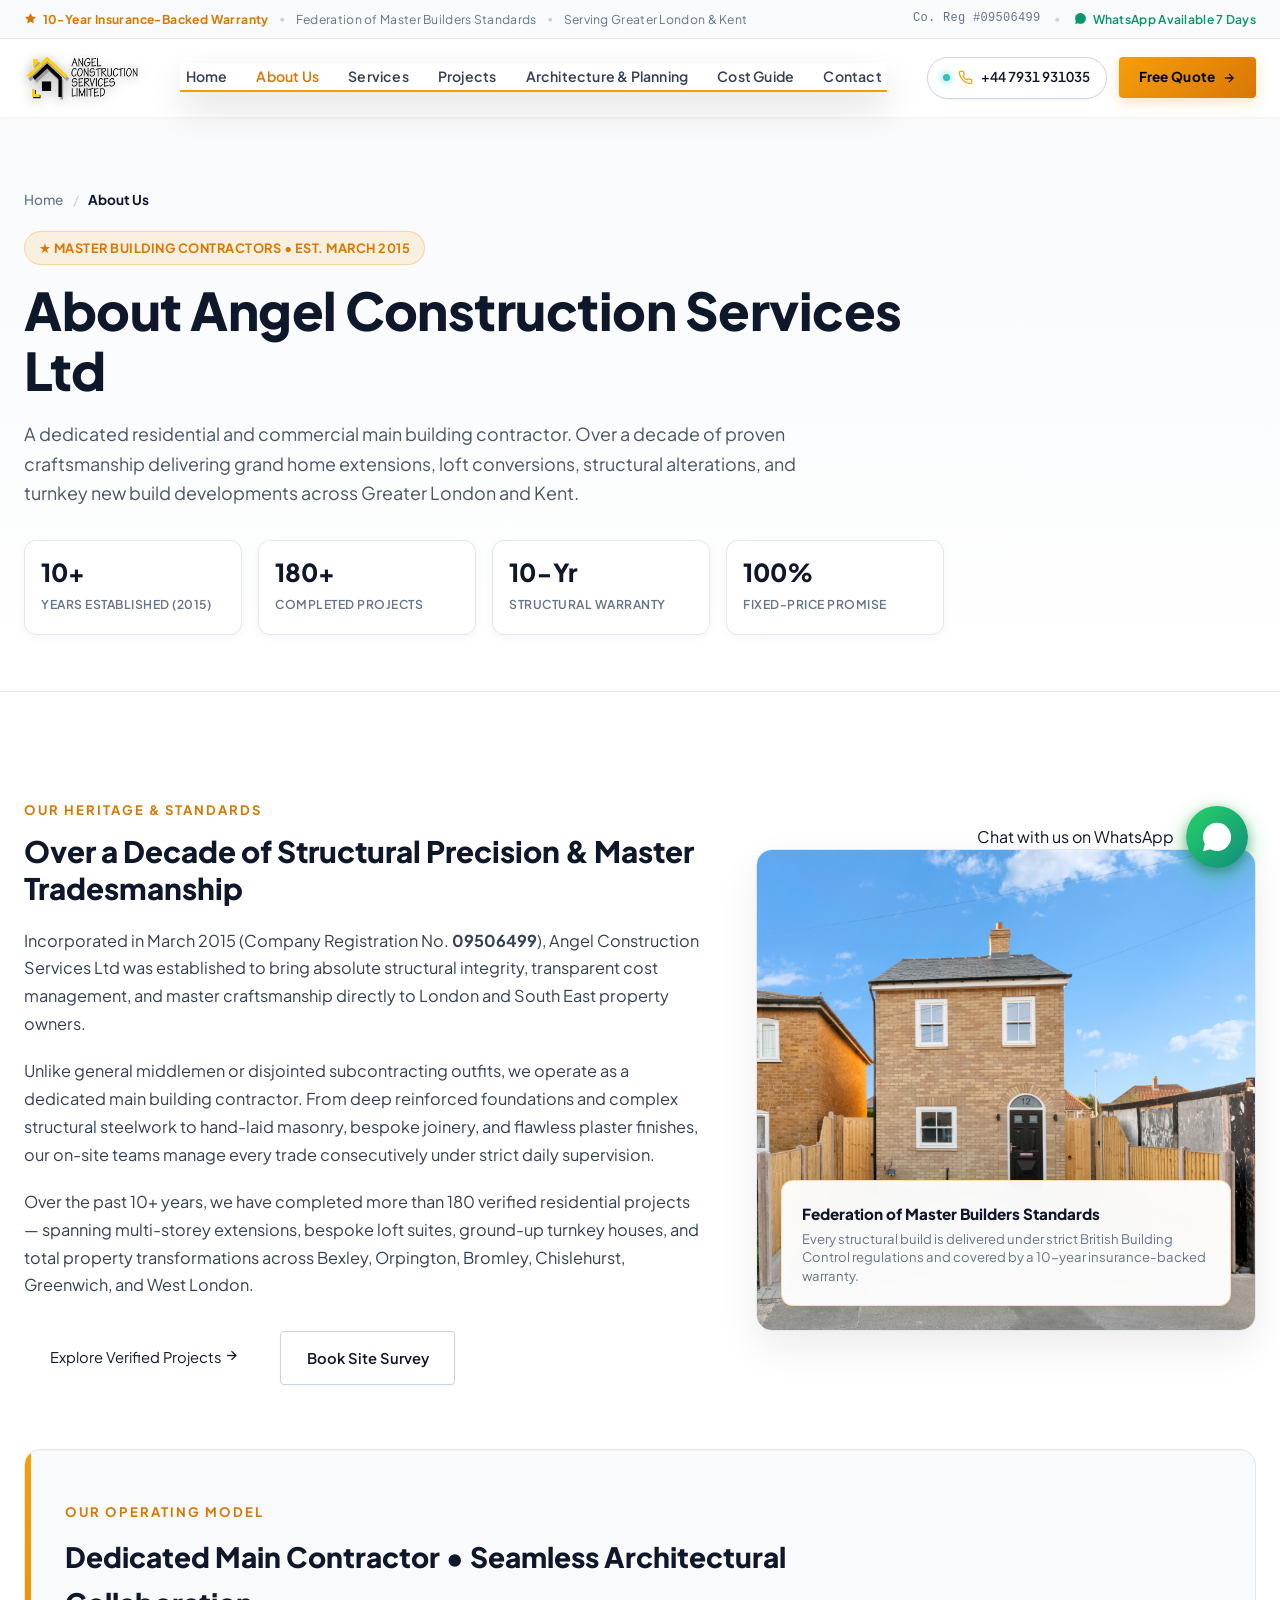
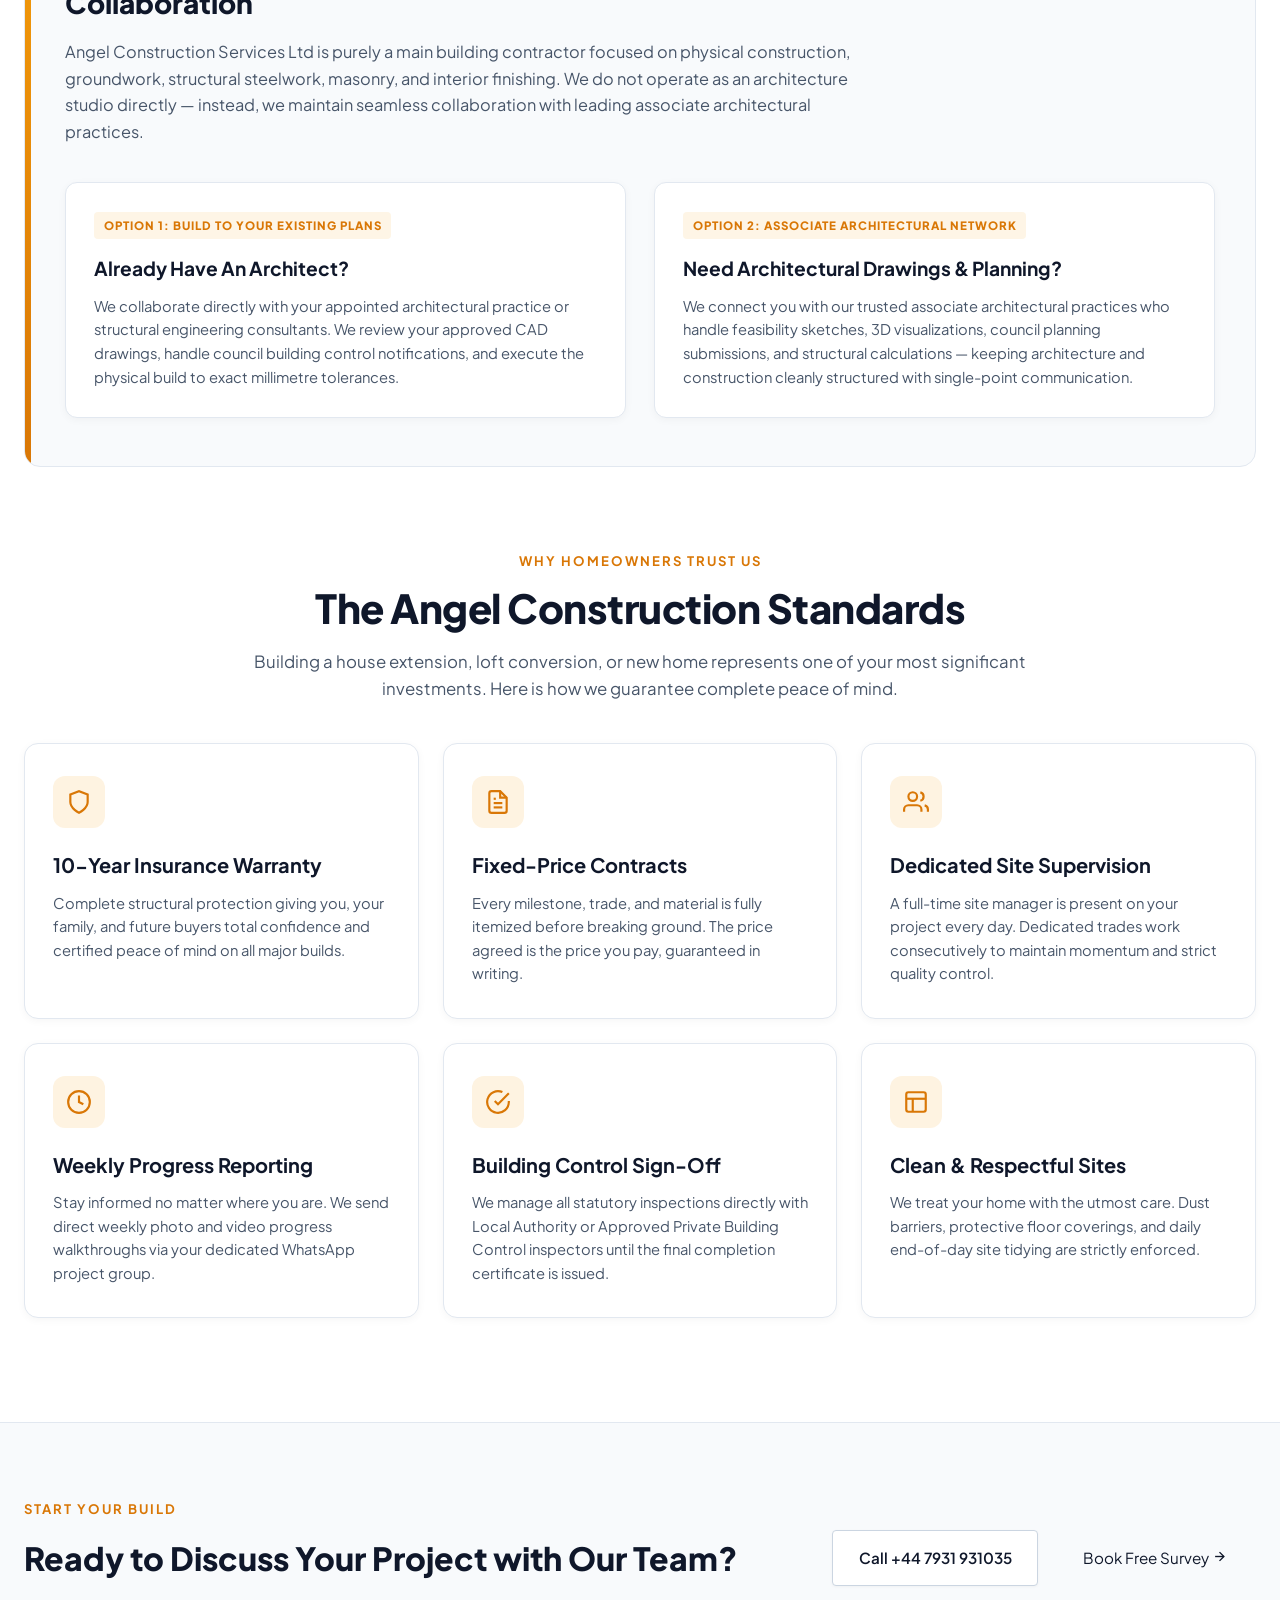
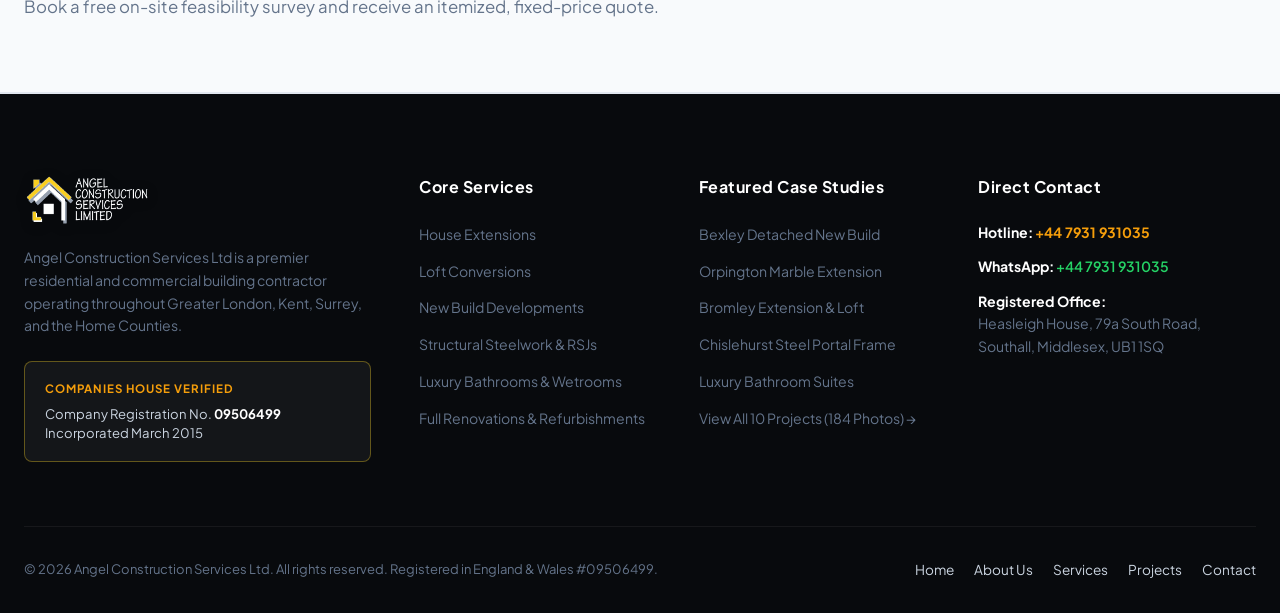
==== commit 0e6aa817: "Fix text visibility in Why Choose Us/comparison table and add dedicated Architecture, Design & Print" ====
--- a/about.html
+++ b/about.html
@@ -62,6 +62,7 @@
           <li><a href="about.html" class="nav-link active">About Us</a></li>
           <li><a href="services.html" class="nav-link">Services</a></li>
           <li><a href="projects.html" class="nav-link">Projects</a></li>
+          <li><a href="architecture.html" class="nav-link">Architecture & Planning</a></li>
           <li><a href="index.html#calculator" class="nav-link">Cost Guide</a></li>
           <li><a href="contact.html" class="nav-link">Contact</a></li>
         </ul>
--- a/styles.css
+++ b/styles.css
@@ -1639,7 +1639,7 @@
 .why-feature-text h4 {
   font-size: 1.1rem;
   font-weight: 700;
-  color: #ffffff;
+  color: var(--text-main);
   margin-bottom: 0.35rem;
 }
 
@@ -1651,17 +1651,17 @@
 
 /* Comparison Box */
 .comparison-card {
-  background-color: var(--bg-secondary);
+  background-color: var(--bg-card);
   border: 1px solid var(--border-dark);
   border-radius: var(--radius-xl);
   padding: 2.5rem;
-  box-shadow: var(--shadow-lg);
+  box-shadow: var(--shadow-md);
 }
 
 .comparison-card h3 {
   font-size: 1.4rem;
   font-weight: 800;
-  color: #ffffff;
+  color: var(--text-main);
   margin-bottom: 1.5rem;
   text-align: center;
 }
@@ -1682,19 +1682,21 @@
 }
 
 .comparison-table th.highlight {
-  color: var(--accent-gold);
+  color: var(--accent-gold-dark);
+  font-weight: 800;
 }
 
 .comparison-table td {
   padding: 1rem;
   font-size: 0.88rem;
-  border-bottom: 1px solid rgba(255, 255, 255, 0.05);
+  border-bottom: 1px solid var(--border-dark);
+  color: var(--text-main);
 }
 
 .comparison-table td.angel-col {
-  color: #ffffff;
-  font-weight: 600;
-  background: var(--accent-gold-subtle);
+  color: #047857;
+  font-weight: 700;
+  background: rgba(245, 158, 11, 0.1);
 }
 
 .comparison-table td.other-col {
@@ -3318,17 +3320,87 @@
   background-color: #ffffff;
 }
 
+.why-feature-item {
+  display: flex;
+  align-items: flex-start;
+  gap: 1.25rem;
+}
+
+.why-icon-bubble {
+  background: #f8fafc;
+  border: 1px solid #e2e8f0;
+  color: #d97706;
+}
+
+.why-feature-text h4 {
+  color: #0f172a !important;
+  font-size: 1.1rem;
+  font-weight: 700;
+  margin-bottom: 0.35rem;
+}
+
+.why-feature-text p {
+  color: #475569 !important;
+  font-size: 0.9rem;
+  line-height: 1.55;
+}
+
 .why-feature-card {
   background: #f8fafc;
   border: 1px solid #e2e8f0;
 }
 
 .why-feature-card h4 {
-  color: #0f172a;
+  color: #0f172a !important;
 }
 
 .why-feature-card p {
-  color: #475569;
+  color: #475569 !important;
+}
+
+/* Comparison Box in Light Mode */
+.comparison-card {
+  background-color: #ffffff !important;
+  border: 1px solid #e2e8f0 !important;
+  border-radius: var(--radius-xl) !important;
+  padding: 2.5rem !important;
+  box-shadow: 0 10px 30px rgba(0, 0, 0, 0.05) !important;
+}
+
+.comparison-card h3 {
+  color: #0f172a !important;
+  font-size: 1.4rem !important;
+  font-weight: 800 !important;
+  margin-bottom: 1.5rem !important;
+  text-align: center !important;
+}
+
+.comparison-table th {
+  color: #64748b !important;
+  border-bottom: 2px solid #e2e8f0 !important;
+  padding: 0.85rem 1rem !important;
+  font-size: 0.8rem !important;
+}
+
+.comparison-table th.highlight {
+  color: #b45309 !important;
+  font-weight: 800 !important;
+}
+
+.comparison-table td {
+  border-bottom: 1px solid #f1f5f9 !important;
+  color: #334155 !important;
+  padding: 1rem !important;
+}
+
+.comparison-table td.angel-col {
+  color: #047857 !important;
+  font-weight: 700 !important;
+  background: rgba(245, 158, 11, 0.08) !important;
+}
+
+.comparison-table td.other-col {
+  color: #64748b !important;
 }
 
 .why-stat-box {
@@ -3351,10 +3423,31 @@
   border-bottom: 1px solid #e2e8f0;
 }
 
+.process-step-card,
 .process-step-item {
-  background: #ffffff;
-  border: 1px solid #e2e8f0;
-  box-shadow: 0 1px 3px rgba(0, 0, 0, 0.04);
+  background: #ffffff !important;
+  border: 1px solid #e2e8f0 !important;
+  border-radius: var(--radius-lg) !important;
+  padding: 2.25rem 1.75rem !important;
+  box-shadow: 0 2px 8px rgba(0, 0, 0, 0.03) !important;
+}
+
+.step-num-pill {
+  color: rgba(217, 119, 6, 0.25) !important;
+  font-size: 2.5rem !important;
+  font-weight: 900 !important;
+}
+
+.step-title {
+  color: #0f172a !important;
+  font-size: 1.15rem !important;
+  font-weight: 700 !important;
+  margin-bottom: 0.65rem !important;
+}
+
+.step-desc {
+  color: #475569 !important;
+  font-size: 0.875rem !important;
 }
 
 .step-number {
@@ -3364,11 +3457,11 @@
 }
 
 .process-step-item h4 {
-  color: #0f172a;
+  color: #0f172a !important;
 }
 
 .process-step-item p {
-  color: #475569;
+  color: #475569 !important;
 }
 
 /* 10. Calculator */
@@ -3520,17 +3613,19 @@
 
 .form-input,
 .form-select,
-.form-textarea {
-  background: #ffffff;
-  border: 1px solid #cbd5e1;
-  color: #0f172a;
+.form-textarea,
+.form-control {
+  background: #ffffff !important;
+  border: 1px solid #cbd5e1 !important;
+  color: #0f172a !important;
 }
 
 .form-input:focus,
 .form-select:focus,
-.form-textarea:focus {
-  border-color: #f59e0b;
-  box-shadow: 0 0 0 3px rgba(245, 158, 11, 0.18);
+.form-textarea:focus,
+.form-control:focus {
+  border-color: #f59e0b !important;
+  box-shadow: 0 0 0 3px rgba(245, 158, 11, 0.18) !important;
 }
 
 /* 14. Modals */
@@ -4236,4 +4331,233 @@
   }
 }
 
-
+/* ==========================================================================
+   ASSOCIATE ARCHITECTURE, DESIGN & PRINT STYLES
+   ========================================================================== */
+.arch-partner-section {
+  background-color: #ffffff;
+  border-top: 1px solid #e2e8f0;
+  border-bottom: 1px solid #e2e8f0;
+}
+
+.arch-layout-grid {
+  display: grid;
+  grid-template-columns: 1.1fr 0.9fr;
+  gap: 3.5rem;
+  align-items: start;
+}
+
+.arch-badge-partner {
+  display: inline-flex;
+  align-items: center;
+  gap: 0.5rem;
+  padding: 0.4rem 0.9rem;
+  border-radius: 9999px;
+  background: rgba(245, 158, 11, 0.12);
+  border: 1px solid rgba(245, 158, 11, 0.35);
+  color: #b45309;
+  font-size: 0.8rem;
+  font-weight: 700;
+  text-transform: uppercase;
+  letter-spacing: 0.08em;
+  margin-bottom: 1rem;
+}
+
+.arch-partner-card {
+  background: #f8fafc;
+  border: 1px solid #e2e8f0;
+  border-radius: var(--radius-xl);
+  padding: 2.25rem;
+  box-shadow: 0 4px 20px rgba(0, 0, 0, 0.04);
+}
+
+.arch-sister-highlight {
+  background: linear-gradient(135deg, #0f172a 0%, #1e293b 100%);
+  color: #ffffff;
+  border-radius: var(--radius-lg);
+  padding: 1.75rem;
+  margin-top: 1.75rem;
+  display: flex;
+  align-items: center;
+  justify-content: space-between;
+  flex-wrap: wrap;
+  gap: 1.25rem;
+  box-shadow: 0 10px 25px rgba(15, 23, 42, 0.15);
+}
+
+.arch-sister-highlight h4 {
+  font-size: 1.15rem;
+  font-weight: 800;
+  color: #ffffff;
+  margin-bottom: 0.35rem;
+}
+
+.arch-sister-highlight p {
+  font-size: 0.88rem;
+  color: #94a3b8;
+  margin: 0;
+  line-height: 1.5;
+}
+
+.btn-external-website {
+  display: inline-flex;
+  align-items: center;
+  gap: 0.5rem;
+  padding: 0.75rem 1.4rem;
+  background: #f59e0b;
+  color: #0b0d10;
+  font-weight: 800;
+  font-size: 0.88rem;
+  border-radius: 6px;
+  transition: all 0.2s ease;
+  white-space: nowrap;
+}
+
+.btn-external-website:hover {
+  background: #fbbf24;
+  transform: translateY(-2px);
+  box-shadow: 0 6px 20px rgba(245, 158, 11, 0.35);
+  color: #000000;
+}
+
+.arch-capabilities-mini {
+  display: grid;
+  grid-template-columns: repeat(2, 1fr);
+  gap: 1rem;
+  margin: 1.5rem 0;
+}
+
+.arch-cap-pill {
+  background: #ffffff;
+  border: 1px solid #e2e8f0;
+  border-radius: var(--radius-md);
+  padding: 1rem;
+  display: flex;
+  align-items: flex-start;
+  gap: 0.75rem;
+}
+
+.arch-cap-icon {
+  width: 34px;
+  height: 34px;
+  border-radius: 6px;
+  background: rgba(245, 158, 11, 0.12);
+  color: #d97706;
+  display: flex;
+  align-items: center;
+  justify-content: center;
+  flex-shrink: 0;
+}
+
+.arch-cap-info h5 {
+  font-size: 0.9rem;
+  font-weight: 700;
+  color: #0f172a;
+  margin-bottom: 0.2rem;
+}
+
+.arch-cap-info p {
+  font-size: 0.78rem;
+  color: #64748b;
+  line-height: 1.4;
+  margin: 0;
+}
+
+.arch-booking-box {
+  background: #ffffff;
+  border: 1px solid #e2e8f0;
+  border-radius: var(--radius-xl);
+  padding: 2.5rem;
+  box-shadow: 0 12px 36px rgba(0, 0, 0, 0.08);
+}
+
+.arch-booking-box h3 {
+  font-size: 1.5rem;
+  font-weight: 800;
+  color: #0f172a;
+  margin-bottom: 0.35rem;
+}
+
+.arch-booking-box p.form-sub {
+  font-size: 0.88rem;
+  color: #64748b;
+  margin-bottom: 1.75rem;
+}
+
+/* Architecture Page Grid */
+.arch-grid-cards {
+  display: grid;
+  grid-template-columns: repeat(3, 1fr);
+  gap: 2rem;
+}
+
+.arch-service-card {
+  background: #ffffff;
+  border: 1px solid #e2e8f0;
+  border-radius: var(--radius-lg);
+  padding: 2.25rem;
+  transition: all 0.3s ease;
+  display: flex;
+  flex-direction: column;
+}
+
+.arch-service-card:hover {
+  transform: translateY(-4px);
+  border-color: #f59e0b;
+  box-shadow: 0 12px 30px rgba(0, 0, 0, 0.07);
+}
+
+.arch-service-card h3 {
+  font-size: 1.25rem;
+  font-weight: 800;
+  color: #0f172a;
+  margin: 1.25rem 0 0.65rem 0;
+}
+
+.arch-service-card p {
+  font-size: 0.9rem;
+  color: #475569;
+  line-height: 1.6;
+  margin-bottom: 1.25rem;
+}
+
+.arch-tag-strip {
+  display: flex;
+  flex-wrap: wrap;
+  gap: 0.4rem;
+  margin-top: auto;
+}
+
+.arch-tag-pill {
+  font-size: 0.75rem;
+  font-weight: 600;
+  background: #f1f5f9;
+  color: #334155;
+  padding: 0.25rem 0.6rem;
+  border-radius: 4px;
+}
+
+@media (max-width: 992px) {
+  .arch-layout-grid {
+    grid-template-columns: 1fr;
+    gap: 2.5rem;
+  }
+  .arch-grid-cards {
+    grid-template-columns: 1fr;
+    gap: 1.75rem;
+  }
+}
+
+@media (max-width: 600px) {
+  .arch-capabilities-mini {
+    grid-template-columns: 1fr;
+  }
+  .arch-booking-box {
+    padding: 1.75rem 1.25rem;
+  }
+  .arch-partner-card {
+    padding: 1.75rem 1.25rem;
+  }
+}
+
+
